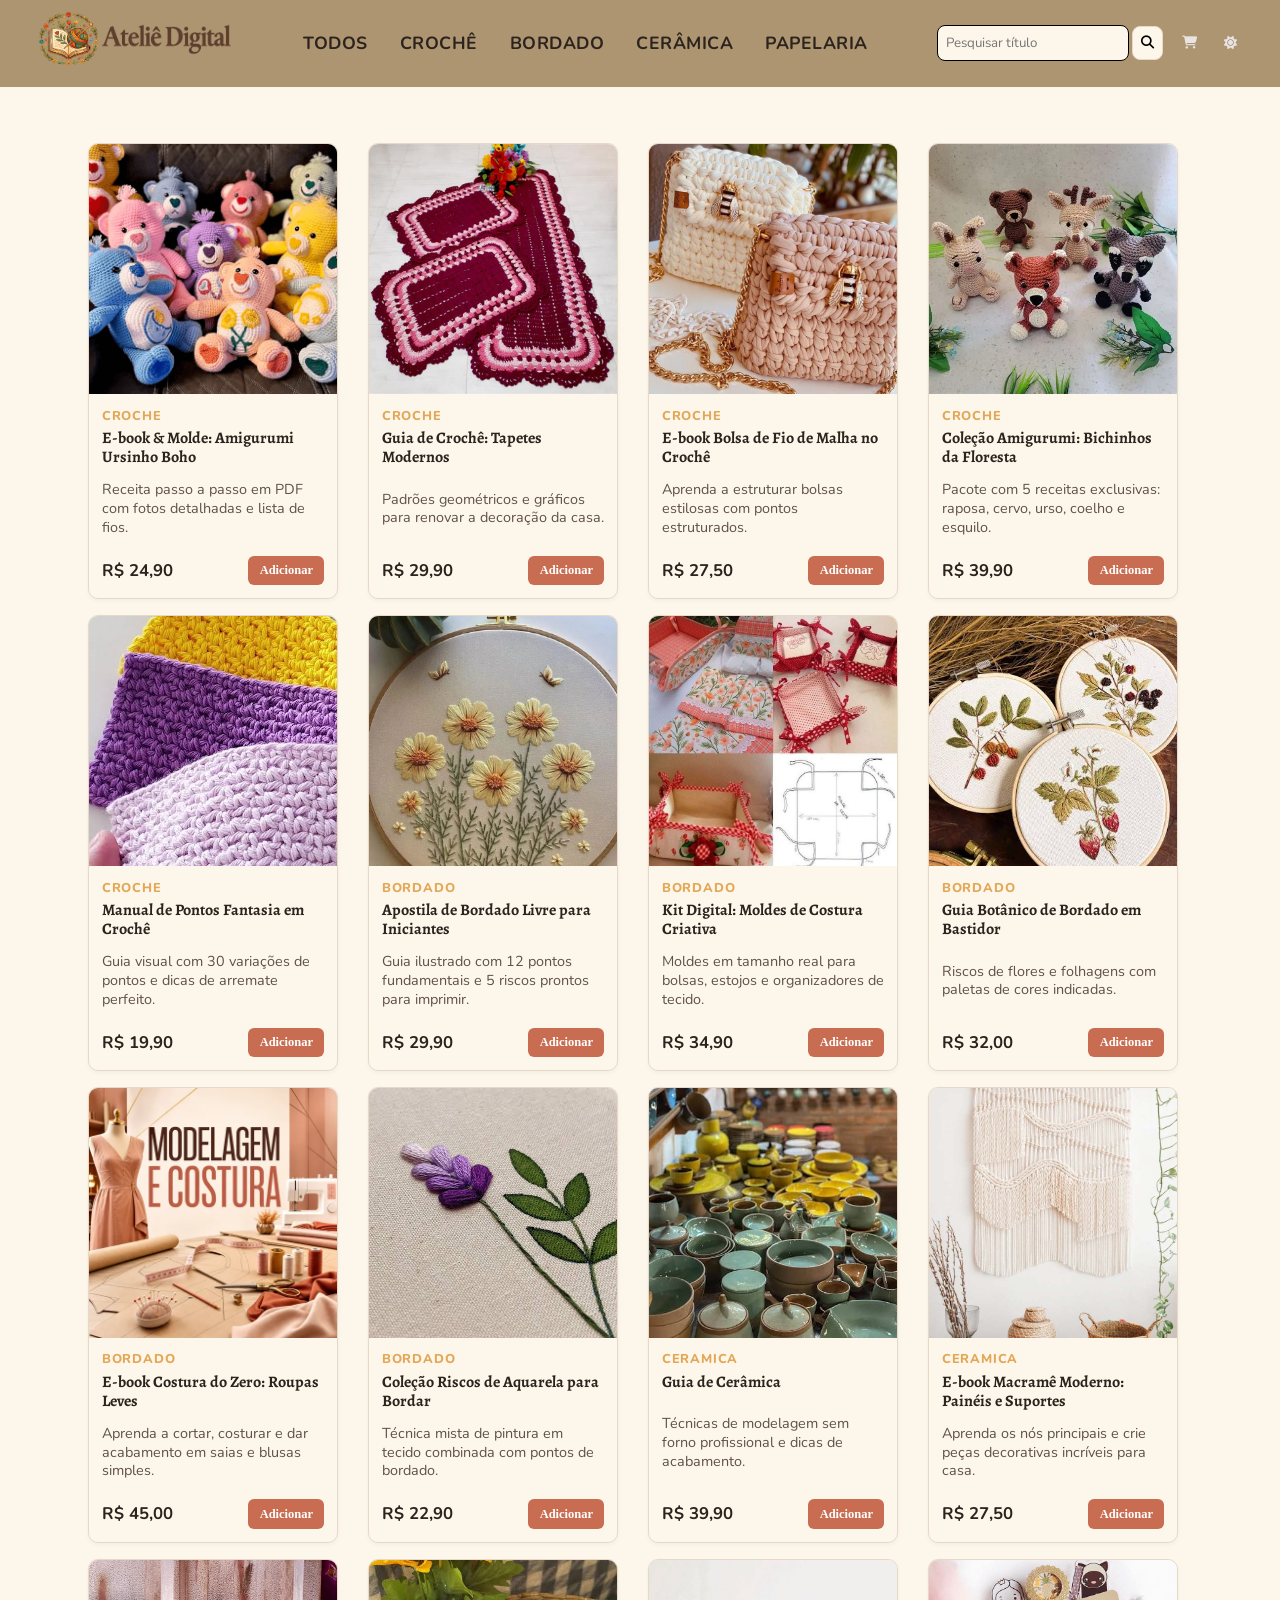
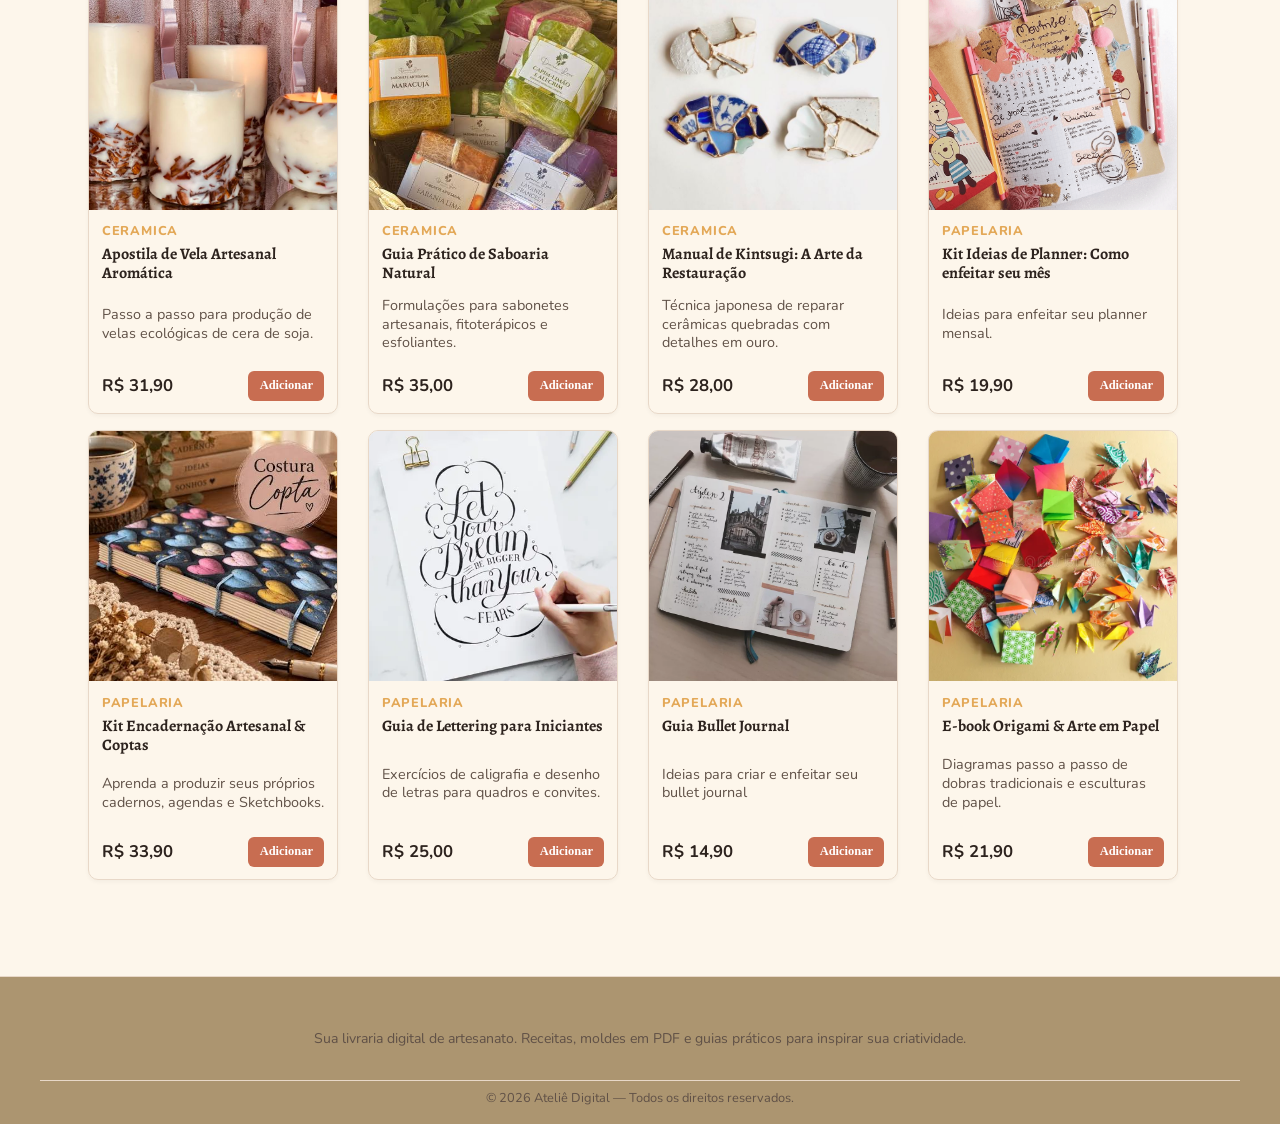
==== index.html @ 9b9d0cd6 "feat: adicionando, imagens, descrições e footer" ====
<!doctype html>
<html lang="pt-br">
  <head>
    <meta charset="UTF-8" />
    <meta name="viewport" content="width=device-width, initial-scale=1.0" />
    <script src="js/products.js" defer></script>
    <script src="js/cart.js" defer></script>
    <script src="js/main.js" defer></script>
    <title>Ateliê Digital</title>
    <link rel="stylesheet" href="css/style.css" />
    <link
      rel="stylesheet"
      href="https://cdnjs.cloudflare.com/ajax/libs/font-awesome/6.5.1/css/all.min.css"
    />
  </head>
  <body>
    <nav class="nav">
      <div class="img-logo">
        <img src="assets/icons/logo.png" alt="logo" width="200px" />
      </div>
      <div class="btn">
        <button data-category="todos">Todos</button>
        <button data-category="croche">Crochê</button>
        <button data-category="bordado">Bordado</button>
        <button data-category="ceramica">Cerâmica</button>
        <button data-category="papelaria">Papelaria</button>
      </div>
      <div class="nav-actions">
        <div class="search-box">
          <input type="text" placeholder="Pesquisar título" />
          <button><i class="fa-solid fa-magnifying-glass"></i></button>
        </div>
        <button class="cart"><i class="fa-solid fa-cart-shopping"></i></button>
        <button class="theme" id="theme-toggle">
          <i class="fa-solid fa-sun"></i>
        </button>
      </div>
    </nav>
    <main><section id="products"></section></main>

    <footer class="footer">
      <div class="footer-container">
        <p class="footer-about">
          Sua livraria digital de artesanato. Receitas, moldes em PDF e guias
          práticos para inspirar sua criatividade.
        </p>
      </div>
      <div class="footer-bottom">
        <p>&copy; 2026 Ateliê Digital — Todos os direitos reservados.</p>
      </div>
    </footer>
  </body>
</html>
---- css/style.css ----
@import url("https://fonts.googleapis.com/css2?family=Alegreya:ital,wght@0,600;0,700;1,400&family=Nunito:wght@500;700&display=swap");

:root {
  --bg-primary: #fdf6eb;
  --bg-surface: #ac9570;
  --text-primary: #2d231e;
  --text-secondary: #605147;
  --brand-primary: #e9e4e3;
  --brand-secondary: #6b8e7b;
  --brand-accent: #e3a857;
  --border-color: #e8d8c8;
}
body.dark-theme {
  --bg-primary: #12100e;
  --bg-surface: #231d19;
  --text-primary: #fdf6eb;
  --text-secondary: #c2b5a8;
  --brand-primary: #e9e4e3;
  --brand-secondary: #7ca48f;
  --brand-accent: #e3a857;
  --border-color: #3d322b;
}
* {
  margin: 0;
  padding: 0;
  box-sizing: border-box;
}

body {
  background-color: var(--bg-primary);
  color: var(--text-secondary);
  font-family: "Alegreya", serif;
  line-height: 1.5;
  font-family: "Nunito", sans-serif;
}

h1,
h2,
h3,
.product-title {
  font-family: "Alegreya", serif;
}

.btn button,
.nav-actions {
  font-family: "Nunito", sans-serif;
  font-weight: 700;
  letter-spacing: 0.5px;
}

button,
input,
select,
textarea {
  font-family: "Times New Roman", Times, serif;
}

.nav {
  background-color: var(--bg-surface);
  color: var(--text-primary);
  display: flex;
  align-items: center;
  justify-content: space-around;
}

.btn button {
  cursor: pointer;
  background: transparent;
  border: none;
  font-size: 1.1rem;
  text-transform: uppercase;
  color: var(--text-primary);
}

.btn button:hover {
  text-decoration: underline;
}

.btn {
  display: flex;
  gap: 2rem;
}

.search-box input {
  padding: 0.5rem;
  max-width: 300px;
  width: 100%;
  border-radius: 0.5rem;
  border: 1px solid var(--border-color);
  background-color: var(--bg-primary);
  border: solid 1px;
  font-family: "Nunito", sans-serif;
}

.search-box {
  display: flex;
  align-items: center;
  gap: 0.2rem;
}

.nav-actions {
  display: flex;
  align-items: center;
  gap: 0.7rem;
}

.search-box button {
  padding: 0.5rem;
  border-radius: 0.5rem;
  border: 1px solid var(--border-color);
  background-color: var(--bg-primary);
  cursor: pointer;
}

.search-box button:hover {
  opacity: 0.9;
}

.cart,
.theme {
  padding: 0.5rem;
  border: none;
  background: transparent;
  cursor: pointer;
  color: var(--brand-primary);
}

main {
  width: 100%;
  max-width: 1200px;
  margin: 1.5rem auto;
  padding: 0 1rem;
}

#products {
  display: grid;
  gap: 1rem;
  grid-template-columns: repeat(auto-fill, minmax(240px, 1fr));
  max-width: 1200px;
  margin: 0 auto;
  padding: 2rem 2rem;
}

.product-card {
  width: 330px;
  max-width: 250px;
  min-width: 220px;
  border: 1px solid var(--border-color);
  border-radius: 10px;
  overflow: hidden;
  display: flex;
  flex-direction: column;
  min-height: 450px;
  transition:
    transform 0.2s ease,
    box-shadow 0.2s ease;
  box-shadow: 0 2px 4px rgba(0, 0, 0, 0.04);
}

.product-card:hover {
  transform: translateY(-3px);
  box-shadow: 0 4px 20px rgba(61, 52, 50, 0.12);
}

.product-image {
  width: 100%;
  height: 250px;
  object-fit: cover;
  background-color: var(--bg-primary);
}

.product-info {
  padding: 0.8rem;
  display: flex;
  flex-direction: column;
  flex-grow: 1;
}

.product-category {
  font-size: 0.8rem;
  text-transform: uppercase;
  letter-spacing: 0.8px;
  color: var(--brand-accent);
  font-weight: 800;
  margin-bottom: 0.2rem;
}

.product-title {
  font-size: 1rem;
  color: var(--text-primary);
  margin-bottom: 0.8rem;
  flex-grow: 1;
  line-height: 1.2;
}

.product-description {
  font-size: 0.9rem;
  color: var(--text-secondary);
  margin-bottom: 1.2rem;
  flex-grow: 1;
  line-height: 1.3;
}

.product-footer {
  display: flex;
  align-items: center;
  justify-content: space-between;
  margin-top: auto;
  gap: 0.4rem;
}

.product-price {
  font-size: 1.05rem;
  font-weight: 700;
  color: var(--text-primary);
}

.btn-add-cart {
  background-color: var(--primary, #c86d51);
  color: #ffffff;
  border: none;
  padding: 0.45rem 0.7rem;
  border-radius: 6px;
  font-weight: 600;
  font-size: 0.78rem;
  cursor: pointer;
  transition: background-color 0.2s ease;
}

.btn-add-cart:hover {
  background-color: var(--brand-accent);
}

.footer {
  background-color: var(--bg-surface);
  color: var(--text-primary);
  border-top: 1px solid var(--border-color);
  padding: 3rem 1rem 1rem;
  margin-top: 4rem;
  transition:
    background-color 0.3s ease,
    color 0.3s ease;
}
.footer-container {
  max-width: 1200px;
  margin: 0 auto;
  display: flex;
  flex-direction: column;
  align-items: center;
  justify-content: center;
  gap: 0.5rem;
}

.footer-bottom {
  max-width: 1200px;
  margin: 2rem auto 0;
  padding-top: 0.5rem;
  border-top: 1px solid var(--border-color);
  text-align: center;
  font-size: 0.8rem;
  color: var(--text-secondary);
}

.footer-about {
  font-size: 0.88rem;
  color: var(--text-secondary);
  margin-top: 0.2rem;
  line-height: 1.4;
  text-align: center;
}
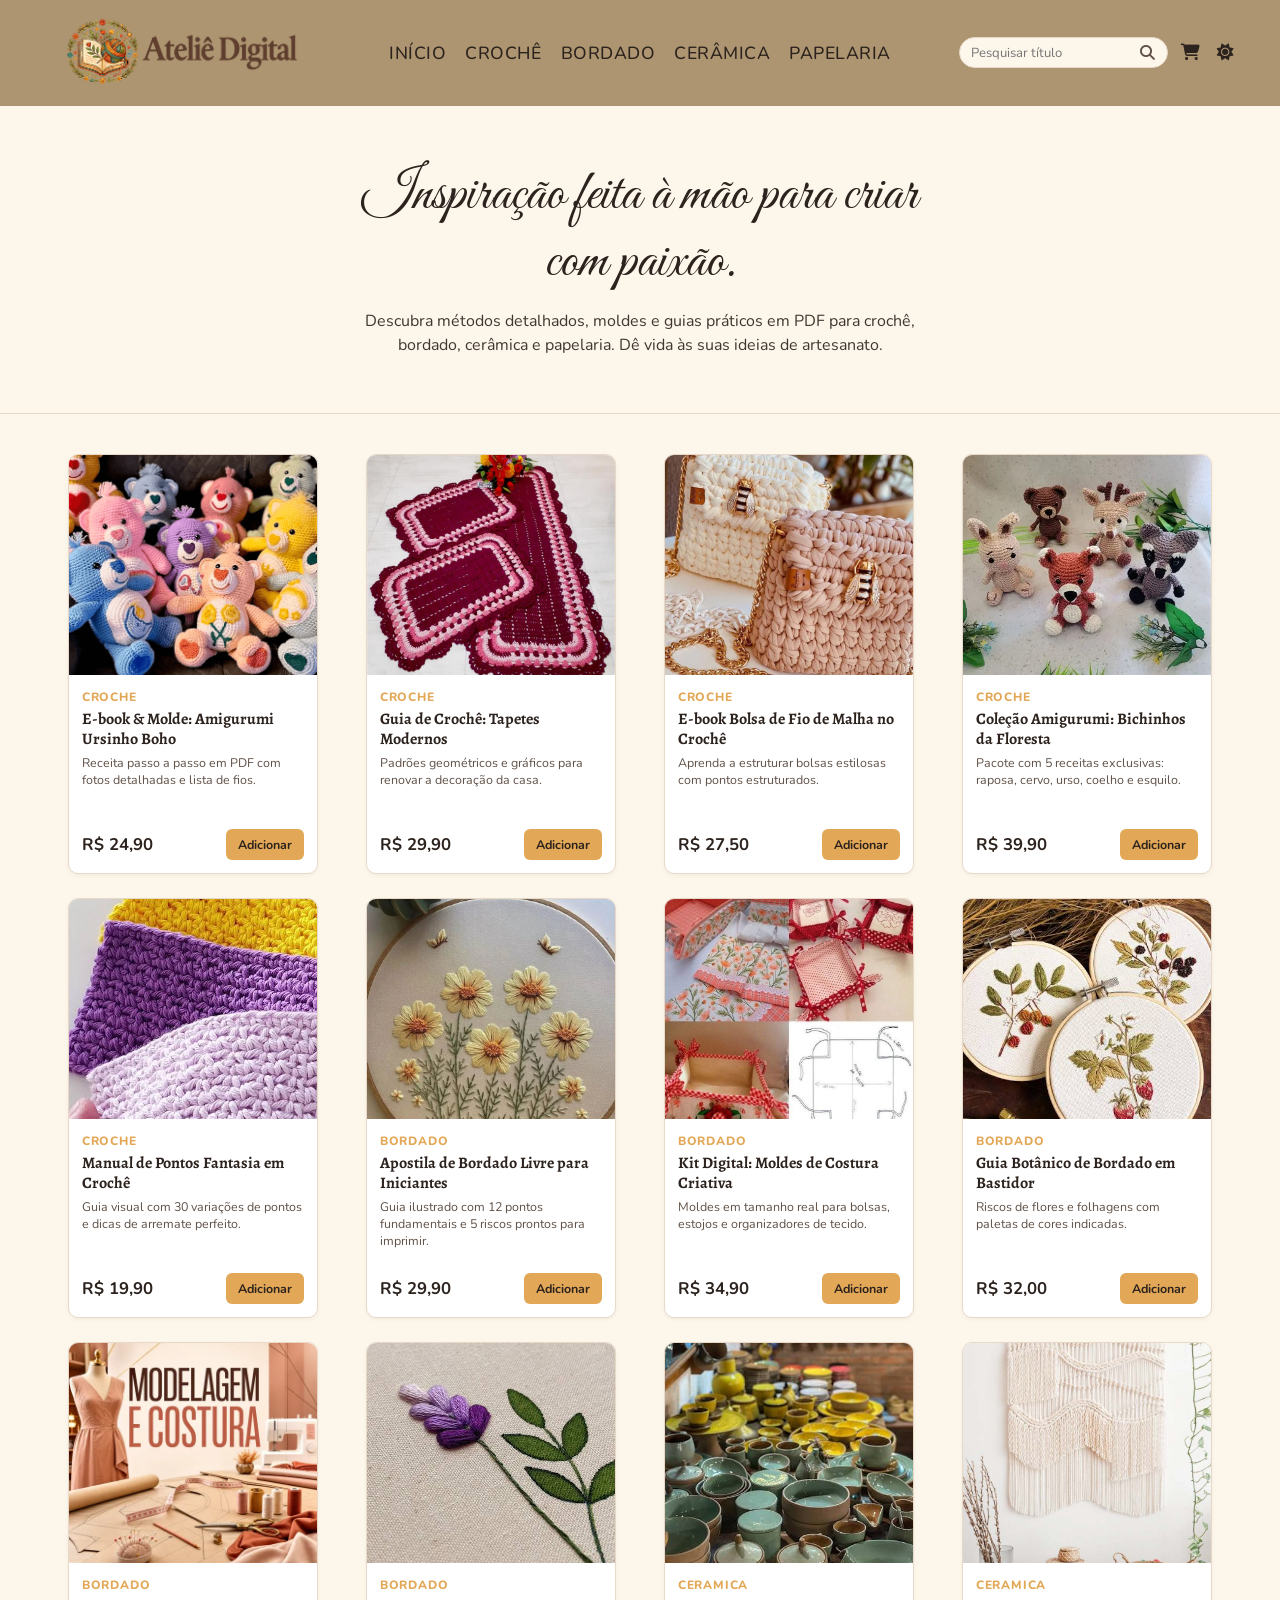
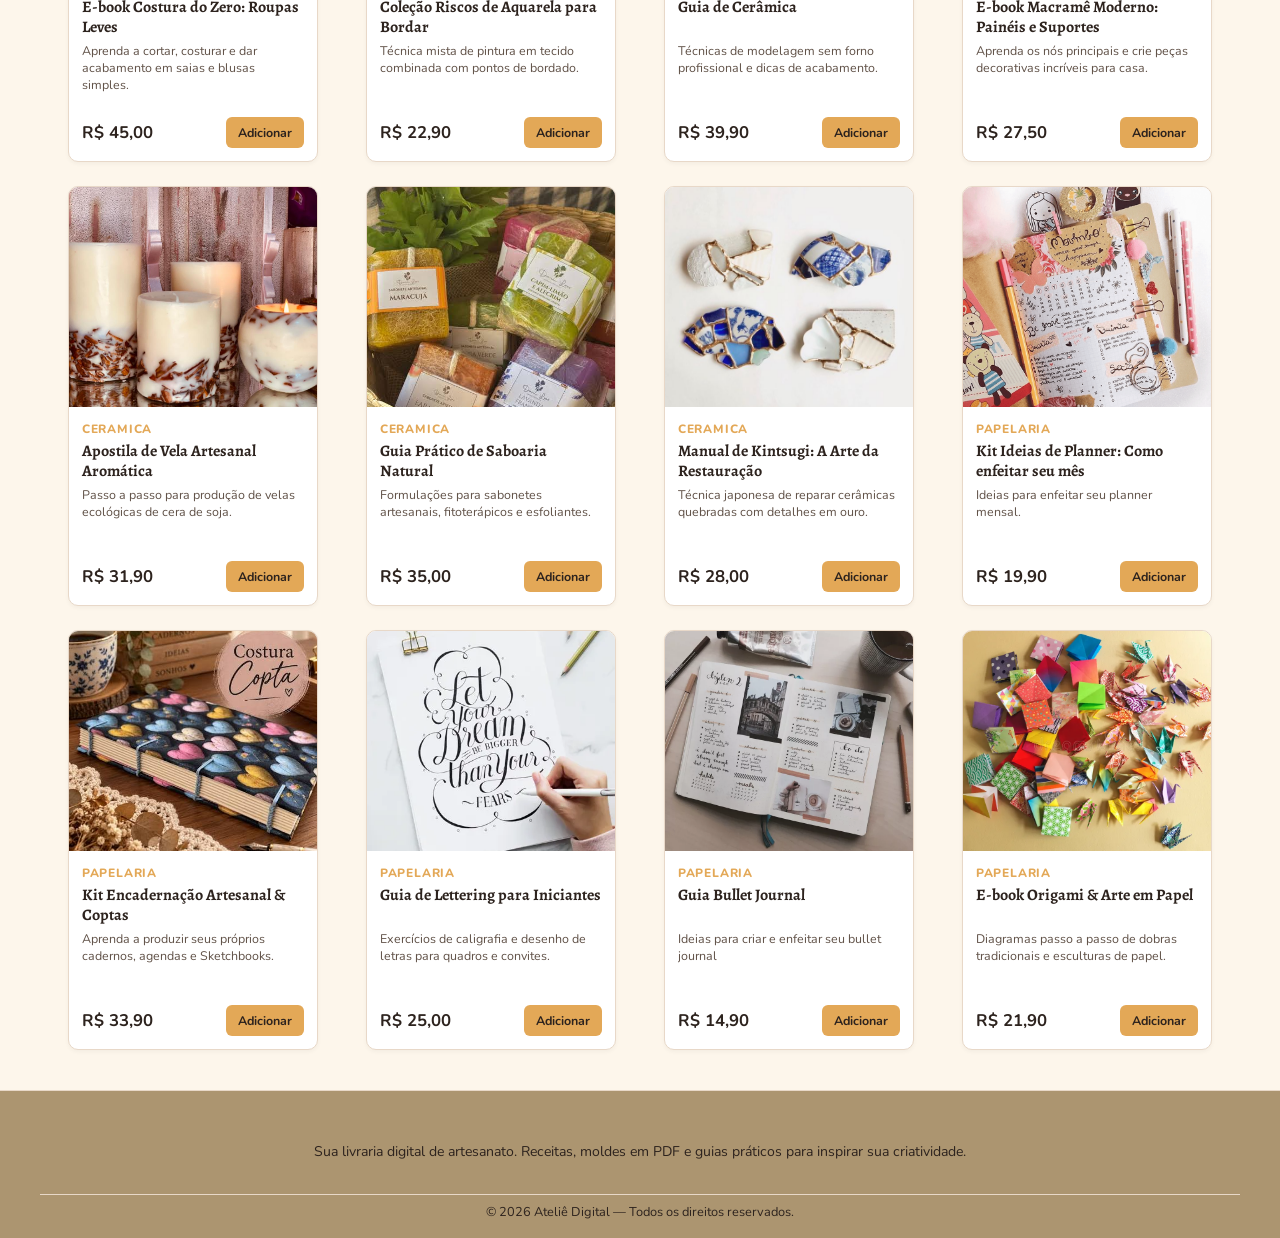
==== commit caa135af: "feat: adicionando hero, ajustando navbar" ====
--- a/index.html
+++ b/index.html
@@ -19,7 +19,7 @@
         <img src="assets/icons/logo.png" alt="logo" width="200px" />
       </div>
       <div class="btn">
-        <button data-category="todos">Todos</button>
+        <button data-category="inicio">Início</button>
         <button data-category="croche">Crochê</button>
         <button data-category="bordado">Bordado</button>
         <button data-category="ceramica">Cerâmica</button>
@@ -27,8 +27,10 @@
       </div>
       <div class="nav-actions">
         <div class="search-box">
-          <input type="text" placeholder="Pesquisar título" />
-          <button><i class="fa-solid fa-magnifying-glass"></i></button>
+          <input type="text" id="search-input" placeholder="Pesquisar título" />
+          <button type="button" id="search-btn" aria-label="Pesquisar">
+            <i class="fa-solid fa-magnifying-glass" id="search-icon"></i>
+          </button>
         </div>
         <button class="cart"><i class="fa-solid fa-cart-shopping"></i></button>
         <button class="theme" id="theme-toggle">
@@ -36,8 +38,21 @@
         </button>
       </div>
     </nav>
+    <section class="hero">
+      <div class="hero-container">
+        <div class="hero-content">
+          <h1 class="hero-title">
+            Inspiração feita à mão para criar com paixão.
+          </h1>
+          <p class="hero-description">
+            Descubra métodos detalhados, moldes e guias práticos em PDF para
+            crochê, bordado, cerâmica e papelaria. Dê vida às suas ideias de
+            artesanato.
+          </p>
+        </div>
+      </div>
+    </section>
     <main><section id="products"></section></main>
-
     <footer class="footer">
       <div class="footer-container">
         <p class="footer-about">
--- a/css/style.css
+++ b/css/style.css
@@ -1,5 +1,5 @@
 @import url("https://fonts.googleapis.com/css2?family=Alegreya:ital,wght@0,600;0,700;1,400&family=Nunito:wght@500;700&display=swap");
-
+@import url("https://fonts.googleapis.com/css2?family=Great+Vibes&family=Nunito:wght@500;700&display=swap");
 :root {
   --bg-primary: #fdf6eb;
   --bg-surface: #ac9570;
@@ -10,6 +10,7 @@
   --brand-accent: #e3a857;
   --border-color: #e8d8c8;
 }
+
 body.dark-theme {
   --bg-primary: #12100e;
   --bg-surface: #231d19;
@@ -20,6 +21,7 @@
   --brand-accent: #e3a857;
   --border-color: #3d322b;
 }
+
 * {
   margin: 0;
   padding: 0;
@@ -29,9 +31,18 @@
 body {
   background-color: var(--bg-primary);
   color: var(--text-secondary);
-  font-family: "Alegreya", serif;
+  font-family: "Nunito", sans-serif;
   line-height: 1.5;
-  font-family: "Nunito", sans-serif;
+  transition:
+    background-color 0.3s ease,
+    color 0.3s ease;
+  display: flex;
+  flex-direction: column;
+  min-height: 100vh;
+}
+
+body.dark-theme .product-card {
+  background-color: var(--bg-surface);
 }
 
 h1,
@@ -41,26 +52,47 @@
   font-family: "Alegreya", serif;
 }
 
-.btn button,
-.nav-actions {
-  font-family: "Nunito", sans-serif;
-  font-weight: 700;
-  letter-spacing: 0.5px;
-}
-
 button,
 input,
 select,
 textarea {
-  font-family: "Times New Roman", Times, serif;
+  font-family: "Nunito", sans-serif;
+}
+
+.btn button,
+.nav-actions {
+  font-weight: 500;
+  letter-spacing: 0.5px;
 }
 
 .nav {
   background-color: var(--bg-surface);
   color: var(--text-primary);
-  display: flex;
-  align-items: center;
-  justify-content: space-around;
+  display: grid;
+  grid-template-columns: 1fr auto 1fr;
+  align-items: center;
+  padding: 0.3rem;
+  gap: 2rem;
+}
+
+.img-logo {
+  display: flex;
+  align-items: center;
+  justify-content: center;
+  justify-self: center;
+}
+
+.img-logo img {
+  width: 240px;
+  height: auto;
+  display: block;
+  object-fit: contain;
+}
+
+.btn {
+  display: flex;
+  gap: 1.2rem;
+  justify-self: start;
 }
 
 .btn button {
@@ -70,59 +102,78 @@
   font-size: 1.1rem;
   text-transform: uppercase;
   color: var(--text-primary);
-}
-
-.btn button:hover {
+  transition: color 0.2s ease;
+}
+
+.btn button:hover,
+.btn button.active {
+  color: var(--brand-accent);
   text-decoration: underline;
 }
 
-.btn {
-  display: flex;
-  gap: 2rem;
+.nav-actions {
+  display: flex;
+  align-items: center;
+  gap: 0.5rem; 
+  justify-self: center;
+}
+
+.search-box {
+  position: relative;
+  display: flex;
+  align-items: center;
+  max-width: 500px;
+  width: 100%;
 }
 
 .search-box input {
-  padding: 0.5rem;
-  max-width: 300px;
-  width: 100%;
-  border-radius: 0.5rem;
+  width: 100%;
+  padding: 0.35rem 2rem 0.35rem 0.7rem;
+  border-radius: 20px;
   border: 1px solid var(--border-color);
   background-color: var(--bg-primary);
-  border: solid 1px;
+  color: var(--text-primary);
+  outline: none;
   font-family: "Nunito", sans-serif;
-}
-
-.search-box {
-  display: flex;
-  align-items: center;
-  gap: 0.2rem;
-}
-
-.nav-actions {
-  display: flex;
-  align-items: center;
-  gap: 0.7rem;
+  font-size: 0.82rem;
+}
+
+.search-box input:focus {
+  border-color: var(--brand-accent);
 }
 
 .search-box button {
-  padding: 0.5rem;
-  border-radius: 0.5rem;
-  border: 1px solid var(--border-color);
-  background-color: var(--bg-primary);
+  position: absolute;
+  right: 8px;
+  background: transparent;
+  border: none;
+  color: var(--text-secondary);
   cursor: pointer;
+  padding: 0.3rem;
+  display: flex;
+  align-items: center;
+  justify-content: center;
+  font-size: 0.95rem;
+  transition:
+    color 0.2s ease,
+    transform 0.1s ease;
 }
 
 .search-box button:hover {
-  opacity: 0.9;
+  color: var(--brand-accent);
 }
 
 .cart,
 .theme {
-  padding: 0.5rem;
+  padding: 0.2rem 0.3rem;
   border: none;
   background: transparent;
   cursor: pointer;
-  color: var(--brand-primary);
+  color: var(--text-primary);
+  font-size: 1.05rem;
+  display: flex;
+  align-items: center;
+  justify-content: center;
 }
 
 main {
@@ -130,27 +181,30 @@
   max-width: 1200px;
   margin: 1.5rem auto;
   padding: 0 1rem;
+  flex: 1;
 }
 
 #products {
   display: grid;
-  gap: 1rem;
-  grid-template-columns: repeat(auto-fill, minmax(240px, 1fr));
+  gap: 1.5rem;
+  grid-template-columns: repeat(auto-fill, minmax(220px, 1fr));
   max-width: 1200px;
   margin: 0 auto;
-  padding: 2rem 2rem;
+  padding: 1rem 0;
+  justify-items: center;
 }
 
 .product-card {
-  width: 330px;
+  width: 100%;
   max-width: 250px;
   min-width: 220px;
+  background-color: #ffffff;
   border: 1px solid var(--border-color);
   border-radius: 10px;
   overflow: hidden;
   display: flex;
   flex-direction: column;
-  min-height: 450px;
+  min-height: 420px;
   transition:
     transform 0.2s ease,
     box-shadow 0.2s ease;
@@ -159,12 +213,12 @@
 
 .product-card:hover {
   transform: translateY(-3px);
-  box-shadow: 0 4px 20px rgba(61, 52, 50, 0.12);
+  box-shadow: 0 4px 20px rgba(0, 0, 0, 0.15);
 }
 
 .product-image {
   width: 100%;
-  height: 250px;
+  height: 220px;
   object-fit: cover;
   background-color: var(--bg-primary);
 }
@@ -177,7 +231,7 @@
 }
 
 .product-category {
-  font-size: 0.8rem;
+  font-size: 0.75rem;
   text-transform: uppercase;
   letter-spacing: 0.8px;
   color: var(--brand-accent);
@@ -188,17 +242,22 @@
 .product-title {
   font-size: 1rem;
   color: var(--text-primary);
+  margin-bottom: 0.4rem;
+  line-height: 1.25;
+  min-height: 2.5em;
+  display: flex;
+  align-items: flex-start;
+}
+
+.product-description {
+  font-size: 0.78rem;
+  color: var(--text-secondary);
   margin-bottom: 0.8rem;
   flex-grow: 1;
-  line-height: 1.2;
-}
-
-.product-description {
-  font-size: 0.9rem;
-  color: var(--text-secondary);
-  margin-bottom: 1.2rem;
-  flex-grow: 1;
-  line-height: 1.3;
+  line-height: 1.35;
+  display: -webkit-box;
+  -webkit-box-orient: vertical;
+  overflow: hidden;
 }
 
 .product-footer {
@@ -216,19 +275,77 @@
 }
 
 .btn-add-cart {
-  background-color: var(--primary, #c86d51);
-  color: #ffffff;
+  background-color: var(--brand-accent);
+  color: #2d231e;
   border: none;
-  padding: 0.45rem 0.7rem;
+  padding: 0.45rem 0.75rem;
   border-radius: 6px;
-  font-weight: 600;
+  font-weight: 700;
   font-size: 0.78rem;
   cursor: pointer;
-  transition: background-color 0.2s ease;
+  transition:
+    background-color 0.2s ease,
+    transform 0.1s ease;
 }
 
 .btn-add-cart:hover {
-  background-color: var(--brand-accent);
+  background-color: var(--brand-secondary);
+  color: #ffffff;
+}
+
+.empty-state {
+  grid-column: 1 / -1;
+  width: 100%;
+  text-align: center;
+  padding: 3rem 1rem;
+  color: var(--text-secondary);
+  font-size: 1.1rem;
+}
+
+.hero {
+  color: var(--text-primary);
+  padding: 3.5rem 1.5rem;
+  border-bottom: 1px solid var(--border-color);
+  transition: background-color 0.3s ease;
+  text-align: center;
+}
+
+.hero-content {
+  max-width: 600px;
+  margin: 0 auto;
+  text-align: center;
+}
+
+.hero-title {
+  font-family: "Great Vibes", cursive;
+  font-size: 3.5rem;
+  font-weight: 400;
+  line-height: 1.2;
+  margin-bottom: 0.8rem;
+  color: var(--text-primary);
+}
+
+.hero-description {
+  font-size: 1rem;
+  color: var(--text-primary);
+  opacity: 0.9;
+  line-height: 1.5;
+}
+
+.body.dark-theme .hero-img {
+  filter: brightness(1.05) contrast(1.05);
+}
+@media (max-width: 868px) {
+  .hero-container {
+    flex-direction: column;
+    text-align: center;
+  }
+  .hero-actions {
+    justify-content: center;
+  }
+  .hero-title {
+    font-size: 2rem;
+  }
 }
 
 .footer {
@@ -236,11 +353,12 @@
   color: var(--text-primary);
   border-top: 1px solid var(--border-color);
   padding: 3rem 1rem 1rem;
-  margin-top: 4rem;
+  margin-top: auto;
   transition:
     background-color 0.3s ease,
     color 0.3s ease;
 }
+
 .footer-container {
   max-width: 1200px;
   margin: 0 auto;
@@ -249,6 +367,14 @@
   align-items: center;
   justify-content: center;
   gap: 0.5rem;
+}
+
+.footer-about {
+  font-size: 0.88rem;
+  color: var(--text-primary);
+  margin-top: 0.2rem;
+  line-height: 1.4;
+  text-align: center;
 }
 
 .footer-bottom {
@@ -258,13 +384,5 @@
   border-top: 1px solid var(--border-color);
   text-align: center;
   font-size: 0.8rem;
-  color: var(--text-secondary);
-}
-
-.footer-about {
-  font-size: 0.88rem;
-  color: var(--text-secondary);
-  margin-top: 0.2rem;
-  line-height: 1.4;
-  text-align: center;
-}
+  color: var(--text-primary);
+}
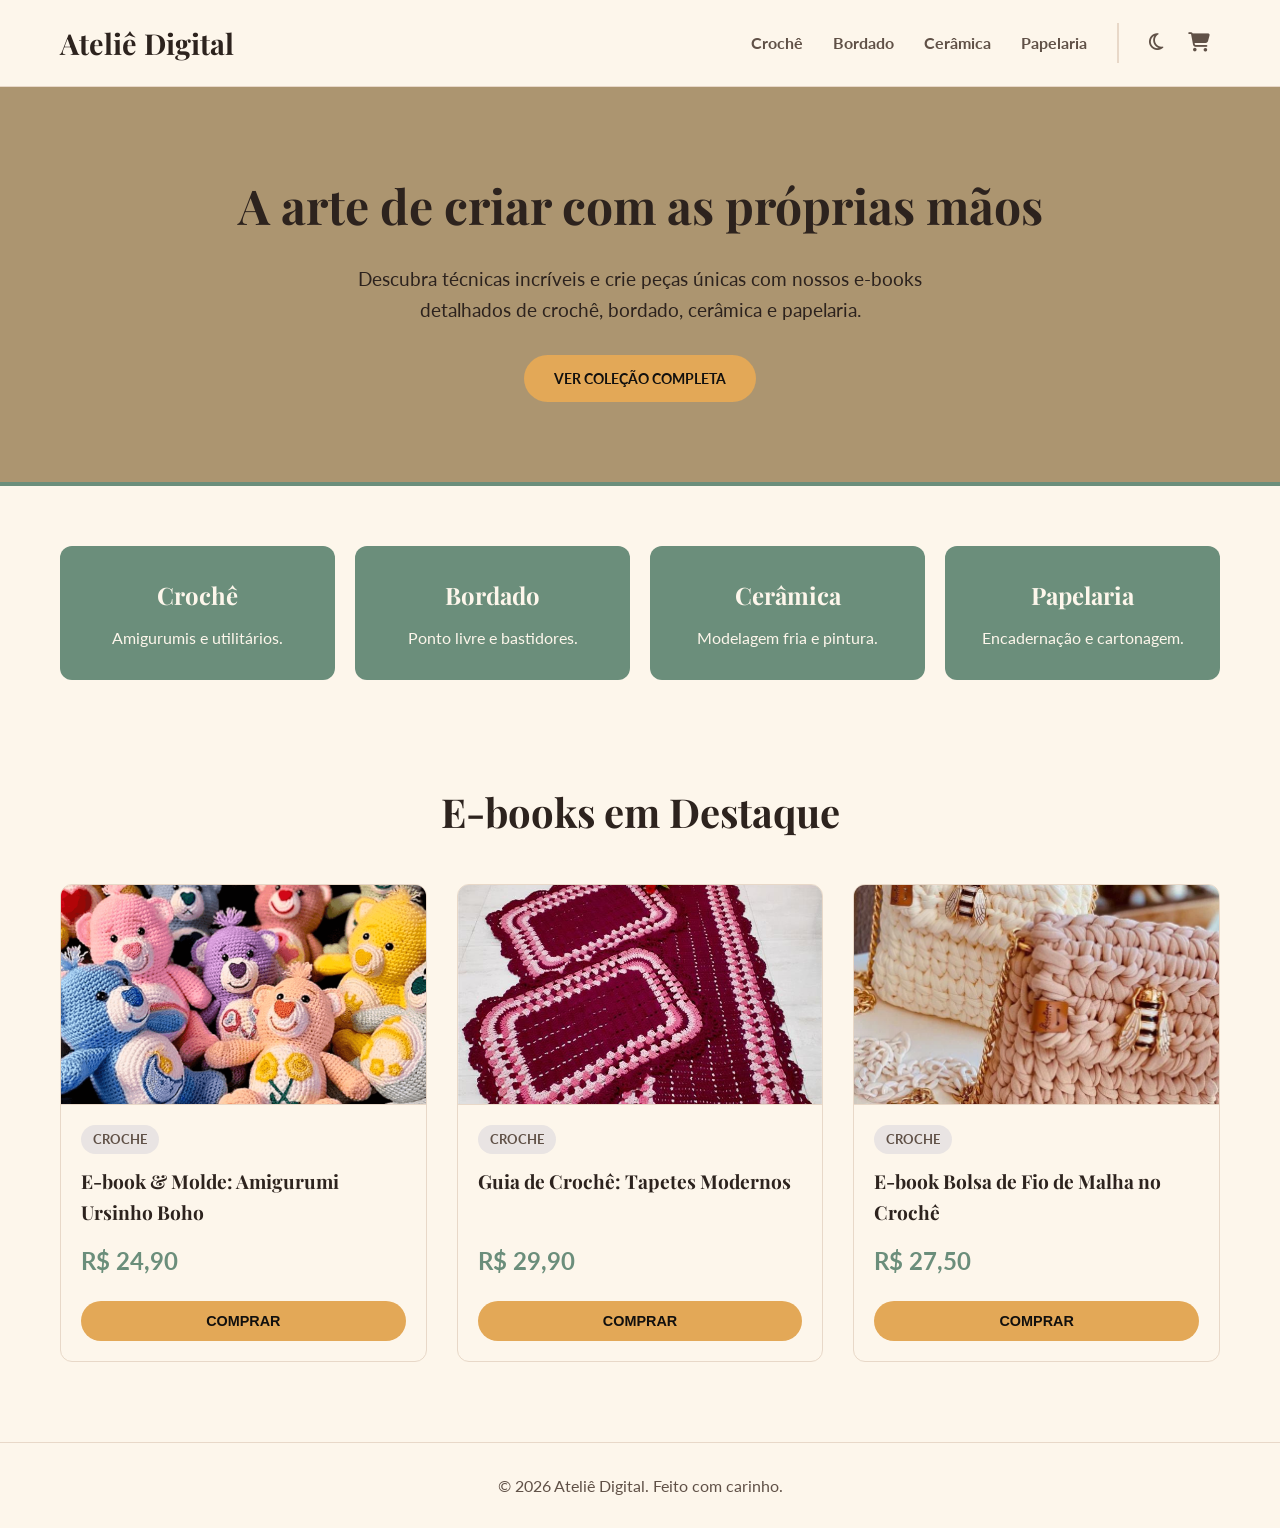
==== commit 43c5673e: "feat: mudança do layout do site" ====
--- a/index.html
+++ b/index.html
@@ -1,68 +1,95 @@
 <!doctype html>
-<html lang="pt-br">
+<html lang="pt-BR">
   <head>
     <meta charset="UTF-8" />
     <meta name="viewport" content="width=device-width, initial-scale=1.0" />
-    <script src="js/products.js" defer></script>
-    <script src="js/cart.js" defer></script>
-    <script src="js/main.js" defer></script>
-    <title>Ateliê Digital</title>
-    <link rel="stylesheet" href="css/style.css" />
+    <title>Ateliê Digital | E-books de Artesanato</title>
+
+    <link rel="preconnect" href="https://fonts.googleapis.com" />
+    <link rel="preconnect" href="https://fonts.gstatic.com" crossorigin />
+    <link
+      href="https://fonts.googleapis.com/css2?family=Playfair+Display:wght@400;700&family=Lato:wght@300;400;700&display=swap"
+      rel="stylesheet"
+    />
     <link
       rel="stylesheet"
-      href="https://cdnjs.cloudflare.com/ajax/libs/font-awesome/6.5.1/css/all.min.css"
+      href="https://cdnjs.cloudflare.com/ajax/libs/font-awesome/6.4.0/css/all.min.css"
     />
+    <link rel="stylesheet" href="css/style.css" />
   </head>
+
   <body>
-    <nav class="nav">
-      <div class="img-logo">
-        <img src="assets/icons/logo.png" alt="logo" width="200px" />
+    <!-- Cabeçalho -->
+    <header class="cabecalho">
+      <div class="container nav-container">
+        <a href="#" class="logo">Ateliê Digital</a>
+
+        <nav class="menu">
+          <ul>
+            <li><a href="#croche">Crochê</a></li>
+            <li><a href="#bordado">Bordado</a></li>
+            <li><a href="#ceramica">Cerâmica</a></li>
+            <li><a href="#papelaria">Papelaria</a></li>
+          </ul>
+
+          <div class="icones-acao">
+            <button id="btn-tema" class="btn-icone" aria-label="Alternar Tema">
+              <i class="fa-regular fa-sun icone-sol"></i>
+              <i class="fa-regular fa-moon icone-lua"></i>
+            </button>
+            <a href="#carrinho" class="btn-icone" aria-label="Ver Carrinho">
+              <i class="fa-solid fa-cart-shopping"></i>
+            </a>
+          </div>
+        </nav>
       </div>
-      <div class="btn">
-        <button data-category="inicio">Início</button>
-        <button data-category="croche">Crochê</button>
-        <button data-category="bordado">Bordado</button>
-        <button data-category="ceramica">Cerâmica</button>
-        <button data-category="papelaria">Papelaria</button>
-      </div>
-      <div class="nav-actions">
-        <div class="search-box">
-          <input type="text" id="search-input" placeholder="Pesquisar título" />
-          <button type="button" id="search-btn" aria-label="Pesquisar">
-            <i class="fa-solid fa-magnifying-glass" id="search-icon"></i>
-          </button>
+    </header>
+
+    <main>
+      <section class="hero">
+        <div class="container hero-conteudo">
+          <h1>A arte de criar com as próprias mãos</h1>
+          <p>
+            Descubra técnicas incríveis e crie peças únicas com nossos e-books
+            detalhados de crochê, bordado, cerâmica e papelaria.
+          </p>
+          <a href="#vitrine" class="btn-primario">Ver Coleção Completa</a>
         </div>
-        <button class="cart"><i class="fa-solid fa-cart-shopping"></i></button>
-        <button class="theme" id="theme-toggle">
-          <i class="fa-solid fa-sun"></i>
-        </button>
-      </div>
-    </nav>
-    <section class="hero">
-      <div class="hero-container">
-        <div class="hero-content">
-          <h1 class="hero-title">
-            Inspiração feita à mão para criar com paixão.
-          </h1>
-          <p class="hero-description">
-            Descubra métodos detalhados, moldes e guias práticos em PDF para
-            crochê, bordado, cerâmica e papelaria. Dê vida às suas ideias de
-            artesanato.
-          </p>
+      </section>
+
+      <section class="categorias container">
+        <div class="card-categoria">
+          <h2>Crochê</h2>
+          <p>Amigurumis e utilitários.</p>
         </div>
-      </div>
-    </section>
-    <main><section id="products"></section></main>
-    <footer class="footer">
-      <div class="footer-container">
-        <p class="footer-about">
-          Sua livraria digital de artesanato. Receitas, moldes em PDF e guias
-          práticos para inspirar sua criatividade.
-        </p>
-      </div>
-      <div class="footer-bottom">
-        <p>&copy; 2026 Ateliê Digital — Todos os direitos reservados.</p>
+        <div class="card-categoria">
+          <h2>Bordado</h2>
+          <p>Ponto livre e bastidores.</p>
+        </div>
+        <div class="card-categoria">
+          <h2>Cerâmica</h2>
+          <p>Modelagem fria e pintura.</p>
+        </div>
+        <div class="card-categoria">
+          <h2>Papelaria</h2>
+          <p>Encadernação e cartonagem.</p>
+        </div>
+      </section>
+
+      <section id="vitrine" class="vitrine container">
+        <h2 class="titulo-secao">E-books em Destaque</h2>
+
+        <div id="grid-produtos" class="grid-produtos"></div>
+      </section>
+    </main>
+
+    <footer class="rodape">
+      <div class="container">
+        <p>&copy; 2026 Ateliê Digital. Feito com carinho.</p>
       </div>
     </footer>
+
+    <script src="js/products.js"></script>
+    <script src="js/main.js"></script>
   </body>
 </html>
--- a/css/style.css
+++ b/css/style.css
@@ -1,5 +1,6 @@
-@import url("https://fonts.googleapis.com/css2?family=Alegreya:ital,wght@0,600;0,700;1,400&family=Nunito:wght@500;700&display=swap");
-@import url("https://fonts.googleapis.com/css2?family=Great+Vibes&family=Nunito:wght@500;700&display=swap");
+/* =========================================
+   VARIÁVEIS DE CORES E TEMA
+========================================= */
 :root {
   --bg-primary: #fdf6eb;
   --bg-surface: #ac9570;
@@ -9,6 +10,9 @@
   --brand-secondary: #6b8e7b;
   --brand-accent: #e3a857;
   --border-color: #e8d8c8;
+
+  --fonte-titulo: "Playfair Display", serif;
+  --fonte-texto: "Lato", sans-serif;
 }
 
 body.dark-theme {
@@ -22,6 +26,9 @@
   --border-color: #3d322b;
 }
 
+/* =========================================
+   RESET E BASE
+========================================= */
 * {
   margin: 0;
   padding: 0;
@@ -30,359 +37,354 @@
 
 body {
   background-color: var(--bg-primary);
-  color: var(--text-secondary);
-  font-family: "Nunito", sans-serif;
-  line-height: 1.5;
+  color: var(--text-primary);
+  font-family: var(--fonte-texto);
+  line-height: 1.6;
   transition:
     background-color 0.3s ease,
     color 0.3s ease;
-  display: flex;
-  flex-direction: column;
-  min-height: 100vh;
-}
-
-body.dark-theme .product-card {
-  background-color: var(--bg-surface);
+}
+
+.container {
+  max-width: 1200px;
+  margin: 0 auto;
+  padding: 0 20px;
 }
 
 h1,
 h2,
 h3,
-.product-title {
-  font-family: "Alegreya", serif;
-}
-
-button,
-input,
-select,
-textarea {
-  font-family: "Nunito", sans-serif;
-}
-
-.btn button,
-.nav-actions {
-  font-weight: 500;
-  letter-spacing: 0.5px;
-}
-
-.nav {
+.logo {
+  font-family: var(--fonte-titulo);
+  color: var(--text-primary);
+}
+
+a {
+  text-decoration: none;
+  color: inherit;
+}
+
+ul {
+  list-style: none;
+}
+
+/* =========================================
+   CABEÇALHO E MENU
+========================================= */
+.cabecalho {
+  background-color: var(--bg-primary);
+  padding: 20px 0;
+  border-bottom: 1px solid var(--border-color);
+  position: sticky;
+  top: 0;
+  z-index: 100;
+  transition:
+    background-color 0.3s,
+    border-color 0.3s;
+}
+
+.nav-container {
+  display: flex;
+  justify-content: space-between;
+  align-items: center;
+}
+
+.logo {
+  font-size: 1.8rem;
+  font-weight: 700;
+}
+
+/* Aqui está o segredo para manter texto e ícones na mesma linha */
+.menu {
+  display: flex;
+  align-items: center;
+  gap: 30px;
+}
+
+.menu ul {
+  display: flex;
+  align-items: center;
+  gap: 30px;
+}
+
+.menu a {
+  font-weight: 700;
+  color: var(--text-secondary);
+  transition: color 0.3s;
+}
+
+.menu a:hover {
+  color: var(--brand-secondary);
+}
+
+/* =========================================
+   HERO (BANNER PRINCIPAL)
+========================================= */
+.hero {
   background-color: var(--bg-surface);
+  padding: 80px 20px;
+  text-align: center;
+  border-bottom: 4px solid var(--brand-secondary);
+  transition:
+    background-color 0.3s,
+    border-color 0.3s;
+}
+
+.hero-conteudo h1 {
+  font-size: 3rem;
+  margin-bottom: 20px;
+}
+
+.hero-conteudo p {
+  font-size: 1.2rem;
+  max-width: 600px;
+  margin: 0 auto 30px;
   color: var(--text-primary);
+}
+
+/* =========================================
+   BOTÕES
+========================================= */
+.btn-primario,
+.btn-comprar {
+  display: inline-block;
+  background-color: var(--brand-accent);
+  color: #12100e;
+  padding: 12px 30px;
+  border-radius: 30px;
+  font-weight: 700;
+  text-transform: uppercase;
+  font-size: 0.9rem;
+  border: none;
+  cursor: pointer;
+  transition:
+    filter 0.3s,
+    transform 0.2s;
+  text-align: center;
+}
+
+.btn-primario:hover,
+.btn-comprar:hover {
+  filter: brightness(0.9);
+  transform: translateY(-2px);
+}
+
+/* =========================================
+   CATEGORIAS
+========================================= */
+.categorias {
   display: grid;
-  grid-template-columns: 1fr auto 1fr;
-  align-items: center;
-  padding: 0.3rem;
-  gap: 2rem;
-}
-
-.img-logo {
-  display: flex;
-  align-items: center;
-  justify-content: center;
-  justify-self: center;
-}
-
-.img-logo img {
-  width: 240px;
-  height: auto;
-  display: block;
-  object-fit: contain;
-}
-
-.btn {
-  display: flex;
-  gap: 1.2rem;
-  justify-self: start;
-}
-
-.btn button {
-  cursor: pointer;
-  background: transparent;
-  border: none;
-  font-size: 1.1rem;
-  text-transform: uppercase;
-  color: var(--text-primary);
-  transition: color 0.2s ease;
-}
-
-.btn button:hover,
-.btn button.active {
-  color: var(--brand-accent);
-  text-decoration: underline;
-}
-
-.nav-actions {
-  display: flex;
-  align-items: center;
-  gap: 0.5rem; 
-  justify-self: center;
-}
-
-.search-box {
-  position: relative;
-  display: flex;
-  align-items: center;
-  max-width: 500px;
-  width: 100%;
-}
-
-.search-box input {
-  width: 100%;
-  padding: 0.35rem 2rem 0.35rem 0.7rem;
-  border-radius: 20px;
+  grid-template-columns: repeat(auto-fit, minmax(200px, 1fr));
+  gap: 20px;
+  padding: 60px 20px;
+}
+
+.card-categoria {
+  background-color: var(--brand-secondary);
+  color: var(--bg-primary);
+  padding: 30px 20px;
+  text-align: center;
+  border-radius: 12px;
+  transition:
+    transform 0.3s,
+    background-color 0.3s;
+}
+
+.card-categoria:hover {
+  transform: translateY(-5px);
+}
+
+.card-categoria h2 {
+  color: var(--bg-primary);
+  margin-bottom: 10px;
+  font-size: 1.5rem;
+}
+
+/* =========================================
+   VITRINE (PRODUTOS)
+========================================= */
+.vitrine {
+  padding: 40px 20px 80px;
+}
+
+.titulo-secao {
+  text-align: center;
+  font-size: 2.5rem;
+  margin-bottom: 40px;
+}
+
+.grid-produtos {
+  display: grid;
+  grid-template-columns: repeat(auto-fit, minmax(250px, 1fr));
+  gap: 30px;
+}
+
+.card-produto {
+  background-color: var(--bg-primary);
   border: 1px solid var(--border-color);
-  background-color: var(--bg-primary);
-  color: var(--text-primary);
-  outline: none;
-  font-family: "Nunito", sans-serif;
-  font-size: 0.82rem;
-}
-
-.search-box input:focus {
-  border-color: var(--brand-accent);
-}
-
-.search-box button {
-  position: absolute;
-  right: 8px;
-  background: transparent;
-  border: none;
-  color: var(--text-secondary);
-  cursor: pointer;
-  padding: 0.3rem;
-  display: flex;
-  align-items: center;
-  justify-content: center;
-  font-size: 0.95rem;
-  transition:
-    color 0.2s ease,
-    transform 0.1s ease;
-}
-
-.search-box button:hover {
-  color: var(--brand-accent);
-}
-
-.cart,
-.theme {
-  padding: 0.2rem 0.3rem;
-  border: none;
-  background: transparent;
-  cursor: pointer;
-  color: var(--text-primary);
-  font-size: 1.05rem;
-  display: flex;
-  align-items: center;
-  justify-content: center;
-}
-
-main {
-  width: 100%;
-  max-width: 1200px;
-  margin: 1.5rem auto;
-  padding: 0 1rem;
-  flex: 1;
-}
-
-#products {
-  display: grid;
-  gap: 1.5rem;
-  grid-template-columns: repeat(auto-fill, minmax(220px, 1fr));
-  max-width: 1200px;
-  margin: 0 auto;
-  padding: 1rem 0;
-  justify-items: center;
-}
-
-.product-card {
-  width: 100%;
-  max-width: 250px;
-  min-width: 220px;
-  background-color: #ffffff;
-  border: 1px solid var(--border-color);
-  border-radius: 10px;
+  border-radius: 12px;
   overflow: hidden;
+  transition:
+    transform 0.3s,
+    border-color 0.3s,
+    box-shadow 0.3s;
   display: flex;
   flex-direction: column;
-  min-height: 420px;
-  transition:
-    transform 0.2s ease,
-    box-shadow 0.2s ease;
-  box-shadow: 0 2px 4px rgba(0, 0, 0, 0.04);
-}
-
-.product-card:hover {
-  transform: translateY(-3px);
-  box-shadow: 0 4px 20px rgba(0, 0, 0, 0.15);
-}
-
-.product-image {
+}
+
+.card-produto:hover {
+  transform: translateY(-5px);
+  border-color: var(--brand-secondary);
+  box-shadow: 0 8px 20px rgba(0, 0, 0, 0.05);
+}
+
+.card-produto img {
   width: 100%;
   height: 220px;
   object-fit: cover;
+  border-bottom: 1px solid var(--border-color);
+}
+
+.info-produto {
+  padding: 20px;
+  display: flex;
+  flex-direction: column;
+  align-items: flex-start;
+  flex-grow: 1;
+}
+
+.tag {
+  background-color: var(--brand-primary);
+  color: #605147;
+  padding: 4px 12px;
+  border-radius: 20px;
+  font-size: 0.8rem;
+  font-weight: 700;
+  margin-bottom: 12px;
+}
+
+.info-produto h3 {
+  font-size: 1.2rem;
+  margin-bottom: 15px;
+  flex-grow: 1;
+}
+
+.preco {
+  font-size: 1.5rem;
+  font-weight: 700;
+  color: var(--brand-secondary);
+  margin-bottom: 20px;
+}
+
+.btn-comprar {
+  width: 100%;
+}
+
+/* =========================================
+   ÍCONES DE AÇÃO (TEMA E CARRINHO)
+========================================= */
+.icones-acao {
+  display: flex;
+  align-items: center;
+  gap: 5px;
+  border-left: 2px solid var(--border-color); /* Linha divisória */
+  padding-left: 20px; /* Espaço após a linha */
+}
+
+.btn-icone {
+  background: none;
+  border: none;
+  cursor: pointer;
+  color: var(--text-secondary);
+  font-size: 1.2rem;
+  display: flex;
+  align-items: center;
+  justify-content: center;
+  padding: 10px;
+  border-radius: 50%;
+  transition:
+    background-color 0.3s,
+    color 0.3s;
+}
+
+.btn-icone:hover {
+  background-color: var(--border-color);
+  color: var(--brand-secondary);
+}
+
+.icone-sol {
+  display: none;
+}
+.icone-lua {
+  display: block;
+}
+
+body.dark-theme .icone-sol {
+  display: block;
+}
+body.dark-theme .icone-lua {
+  display: none;
+}
+
+/* =========================================
+   RODAPÉ
+========================================= */
+.rodape {
   background-color: var(--bg-primary);
-}
-
-.product-info {
-  padding: 0.8rem;
-  display: flex;
-  flex-direction: column;
-  flex-grow: 1;
-}
-
-.product-category {
-  font-size: 0.75rem;
-  text-transform: uppercase;
-  letter-spacing: 0.8px;
-  color: var(--brand-accent);
-  font-weight: 800;
-  margin-bottom: 0.2rem;
-}
-
-.product-title {
-  font-size: 1rem;
-  color: var(--text-primary);
-  margin-bottom: 0.4rem;
-  line-height: 1.25;
-  min-height: 2.5em;
-  display: flex;
-  align-items: flex-start;
-}
-
-.product-description {
-  font-size: 0.78rem;
+  padding: 30px 20px;
+  text-align: center;
   color: var(--text-secondary);
-  margin-bottom: 0.8rem;
-  flex-grow: 1;
-  line-height: 1.35;
-  display: -webkit-box;
-  -webkit-box-orient: vertical;
-  overflow: hidden;
-}
-
-.product-footer {
-  display: flex;
-  align-items: center;
-  justify-content: space-between;
-  margin-top: auto;
-  gap: 0.4rem;
-}
-
-.product-price {
-  font-size: 1.05rem;
-  font-weight: 700;
-  color: var(--text-primary);
-}
-
-.btn-add-cart {
-  background-color: var(--brand-accent);
-  color: #2d231e;
-  border: none;
-  padding: 0.45rem 0.75rem;
-  border-radius: 6px;
-  font-weight: 700;
-  font-size: 0.78rem;
-  cursor: pointer;
-  transition:
-    background-color 0.2s ease,
-    transform 0.1s ease;
-}
-
-.btn-add-cart:hover {
-  background-color: var(--brand-secondary);
-  color: #ffffff;
-}
-
-.empty-state {
-  grid-column: 1 / -1;
-  width: 100%;
-  text-align: center;
-  padding: 3rem 1rem;
-  color: var(--text-secondary);
-  font-size: 1.1rem;
-}
-
-.hero {
-  color: var(--text-primary);
-  padding: 3.5rem 1.5rem;
-  border-bottom: 1px solid var(--border-color);
-  transition: background-color 0.3s ease;
-  text-align: center;
-}
-
-.hero-content {
-  max-width: 600px;
-  margin: 0 auto;
-  text-align: center;
-}
-
-.hero-title {
-  font-family: "Great Vibes", cursive;
-  font-size: 3.5rem;
-  font-weight: 400;
-  line-height: 1.2;
-  margin-bottom: 0.8rem;
-  color: var(--text-primary);
-}
-
-.hero-description {
-  font-size: 1rem;
-  color: var(--text-primary);
-  opacity: 0.9;
-  line-height: 1.5;
-}
-
-.body.dark-theme .hero-img {
-  filter: brightness(1.05) contrast(1.05);
-}
-@media (max-width: 868px) {
-  .hero-container {
+  border-top: 1px solid var(--border-color);
+  transition:
+    background-color 0.3s,
+    border-color 0.3s,
+    color 0.3s;
+}
+
+/* =========================================
+   RESPONSIVIDADE (CELULAR)
+========================================= */
+@media (max-width: 768px) {
+  .nav-container {
     flex-direction: column;
-    text-align: center;
-  }
-  .hero-actions {
+    gap: 15px;
+  }
+  .menu {
+    flex-direction: column;
+    gap: 15px;
+  }
+  .menu ul {
+    gap: 15px;
+    flex-wrap: wrap;
     justify-content: center;
   }
-  .hero-title {
-    font-size: 2rem;
-  }
-}
-
-.footer {
-  background-color: var(--bg-surface);
-  color: var(--text-primary);
-  border-top: 1px solid var(--border-color);
-  padding: 3rem 1rem 1rem;
-  margin-top: auto;
-  transition:
-    background-color 0.3s ease,
-    color 0.3s ease;
-}
-
-.footer-container {
-  max-width: 1200px;
-  margin: 0 auto;
-  display: flex;
-  flex-direction: column;
-  align-items: center;
+  .icones-acao {
+    border-left: none; /* Remove a linha vertical no celular */
+    padding-left: 0;
+    border-top: 1px solid var(--border-color); /* Cria uma linha em cima */
+    padding-top: 15px;
+    width: 100%;
+    justify-content: center;
+  }
+  .hero-conteudo h1 {
+    font-size: 2.2rem;
+  }
+}
+
+/* Estilo para a aba ativa no menu */
+.filtro-btn.ativo {
+  color: var(--brand-accent) !important;
+  border-bottom: 2px solid var(--brand-accent);
+  padding-bottom: 2px;
+}
+
+/* =========================================
+   ESTILOS DAS ABAS DA VITRINE
+========================================= */
+.container-abas {
+  display: flex;
   justify-content: center;
-  gap: 0.5rem;
-}
-
-.footer-about {
-  font-size: 0.88rem;
-  color: var(--text-primary);
-  margin-top: 0.2rem;
-  line-height: 1.4;
-  text-align: center;
-}
-
-.footer-bottom {
-  max-width: 1200px;
-  margin: 2rem auto 0;
-  padding-top: 0.5rem;
-  border-top: 1px solid var(--border-color);
-  text-align: center;
-  font-size: 0.8rem;
-  color: var(--text-primary);
-}
+  gap: 15px;
+  margin-bottom: 35px;
+  flex-wrap: wrap;
+}
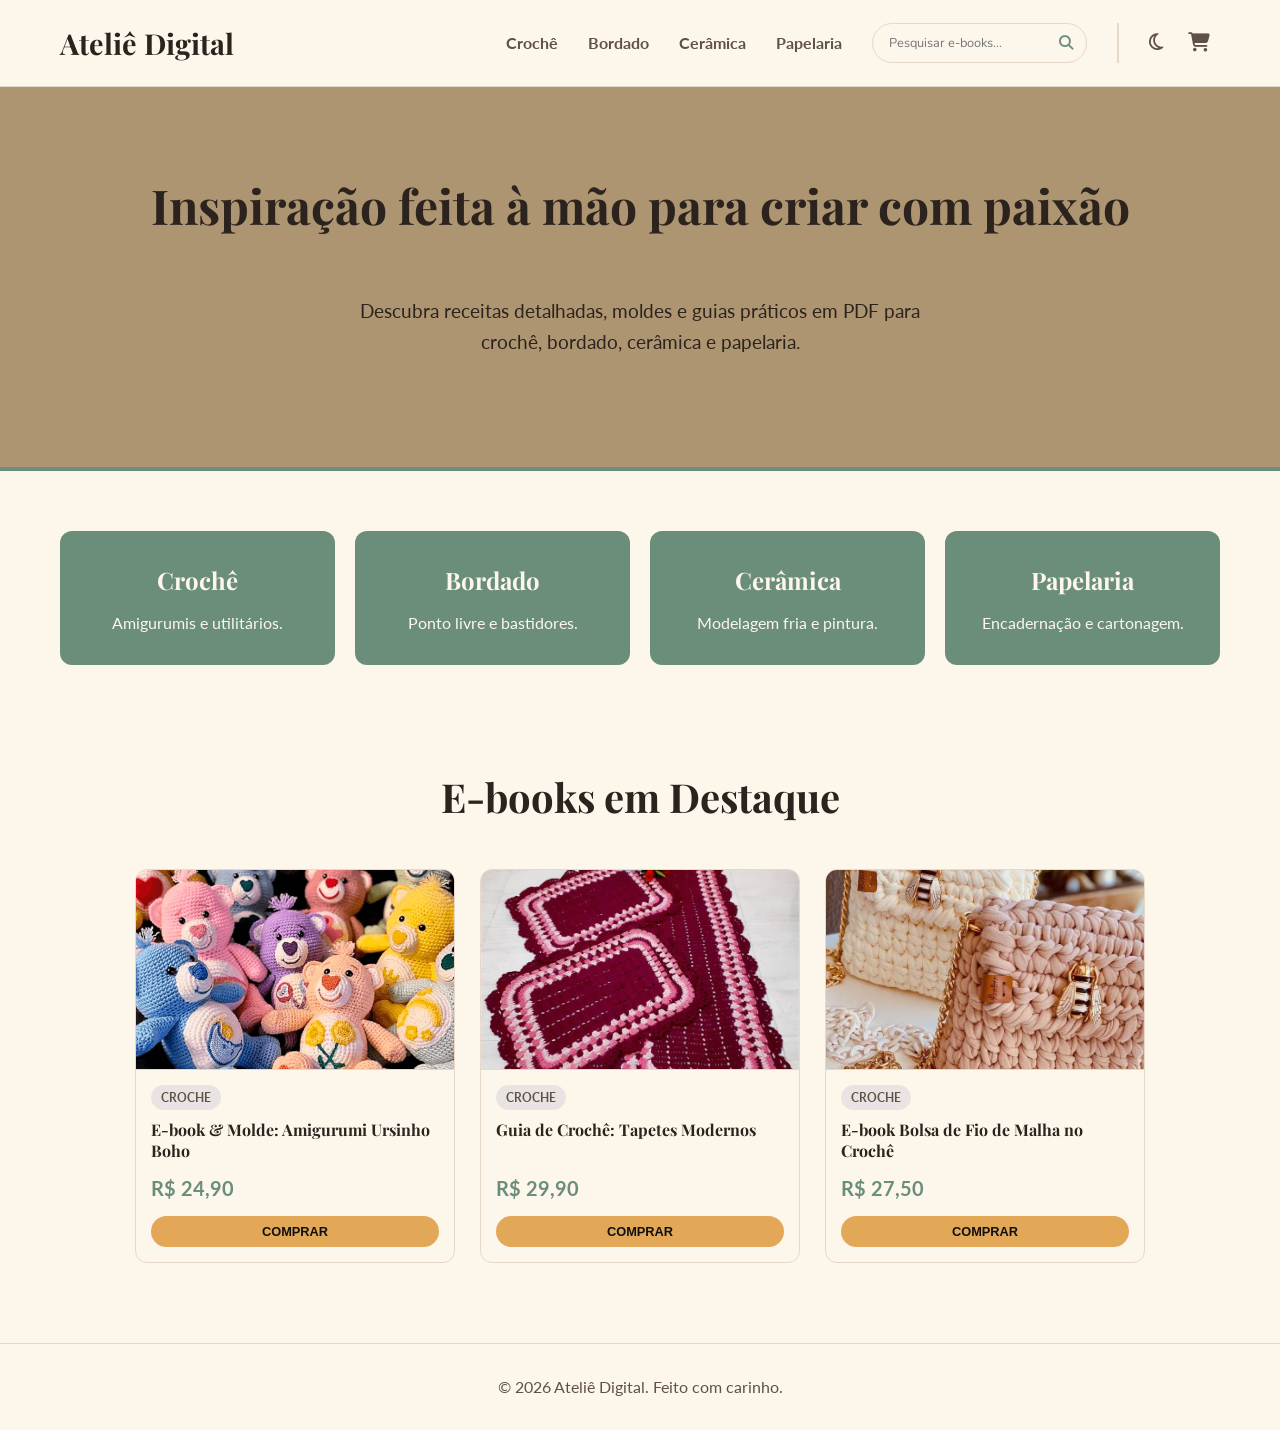
==== commit 6c6683d4: "feat:adicionar o carrinho" ====
--- a/index.html
+++ b/index.html
@@ -8,7 +8,7 @@
     <link rel="preconnect" href="https://fonts.googleapis.com" />
     <link rel="preconnect" href="https://fonts.gstatic.com" crossorigin />
     <link
-      href="https://fonts.googleapis.com/css2?family=Playfair+Display:wght@400;700&family=Lato:wght@300;400;700&display=swap"
+      href="https://fonts.googleapis.com/css2?family=Playfair+Display:wght@400;700&family=Lato:wght@300;400;700&family=Nunito:wght@500;700&display=swap"
       rel="stylesheet"
     />
     <link
@@ -19,7 +19,6 @@
   </head>
 
   <body>
-    <!-- Cabeçalho -->
     <header class="cabecalho">
       <div class="container nav-container">
         <a href="#" class="logo">Ateliê Digital</a>
@@ -31,6 +30,17 @@
             <li><a href="#ceramica">Cerâmica</a></li>
             <li><a href="#papelaria">Papelaria</a></li>
           </ul>
+
+          <div class="search-box">
+            <input
+              type="text"
+              id="search-input"
+              placeholder="Pesquisar e-books..."
+            />
+            <button type="button" id="search-btn" aria-label="Pesquisar">
+              <i class="fa-solid fa-magnifying-glass" id="search-icon"></i>
+            </button>
+          </div>
 
           <div class="icones-acao">
             <button id="btn-tema" class="btn-icone" aria-label="Alternar Tema">
@@ -47,13 +57,12 @@
 
     <main>
       <section class="hero">
-        <div class="container hero-conteudo">
-          <h1>A arte de criar com as próprias mãos</h1>
+        <div class="hero-conteudo">
+          <h1>Inspiração feita à mão para criar com paixão</h1>
           <p>
-            Descubra técnicas incríveis e crie peças únicas com nossos e-books
-            detalhados de crochê, bordado, cerâmica e papelaria.
+            Descubra receitas detalhadas, moldes e guias práticos em PDF para
+            crochê, bordado, cerâmica e papelaria.
           </p>
-          <a href="#vitrine" class="btn-primario">Ver Coleção Completa</a>
         </div>
       </section>
 
@@ -78,7 +87,6 @@
 
       <section id="vitrine" class="vitrine container">
         <h2 class="titulo-secao">E-books em Destaque</h2>
-
         <div id="grid-produtos" class="grid-produtos"></div>
       </section>
     </main>
--- a/css/style.css
+++ b/css/style.css
@@ -89,12 +89,62 @@
   align-items: center;
 }
 
+.search-box {
+  position: relative;
+  display: flex;
+  align-items: center;
+  max-width: 260px;
+  width: 100%;
+}
+
+.search-box input {
+  width: 100%;
+  padding: 0.65rem 2.4rem 0.65rem 1rem;
+  border-radius: 20px;
+  border: 1px solid var(--border-color);
+  background-color: var(--bg-primary);
+  color: var(--text-primary);
+  font-family: "Nunito", sans-serif;
+  font-size: 0.8rem;
+  outline: none;
+  transition:
+    border-color 0.2s ease,
+    box-shadow 0.2s ease;
+}
+
+.search-box input:focus {
+  border-color: var(--brand-accent);
+  box-shadow: 0 0 0 2px rgba(227, 168, 87, 0.2);
+}
+
+.search-box button {
+  position: absolute;
+  right: 8px;
+  background: transparent;
+  border: none;
+  color: var(--brand-secondary);
+  cursor: pointer;
+  padding: 0.4rem;
+  display: flex;
+  align-items: center;
+  justify-content: center;
+  font-size: 0.9rem;
+  transition: color 0.2s ease;
+}
+
+.search-box button i {
+  pointer-events: none;
+}
+
+.search-box button:hover {
+  color: var(--brand-accent);
+}
+
 .logo {
   font-size: 1.8rem;
   font-weight: 700;
 }
 
-/* Aqui está o segredo para manter texto e ícones na mesma linha */
 .menu {
   display: flex;
   align-items: center;
@@ -115,6 +165,11 @@
 
 .menu a:hover {
   color: var(--brand-secondary);
+}
+.menu a.ativo {
+  color: var(--brand-secondary) !important;
+  border-bottom: 2px solid var(--brand-secondary);
+  padding-bottom: 4px;
 }
 
 /* =========================================
@@ -140,6 +195,11 @@
   max-width: 600px;
   margin: 0 auto 30px;
   color: var(--text-primary);
+}
+.hero-conteudo {
+  display: flex;
+  flex-direction: column;
+  gap: 2rem;
 }
 
 /* =========================================
@@ -205,6 +265,7 @@
 ========================================= */
 .vitrine {
   padding: 40px 20px 80px;
+  width: 100%;
 }
 
 .titulo-secao {
@@ -215,8 +276,12 @@
 
 .grid-produtos {
   display: grid;
-  grid-template-columns: repeat(auto-fit, minmax(250px, 1fr));
-  gap: 30px;
+  grid-template-columns: repeat(auto-fit, 320px);
+  align-items: stretch;
+  justify-content: center;
+  max-width: 1200px;
+  gap: 25px;
+  margin: 0 auto; /* Centraliza o bloco da grid */
 }
 
 .card-produto {
@@ -230,6 +295,7 @@
     box-shadow 0.3s;
   display: flex;
   flex-direction: column;
+  width: 100%;
 }
 
 .card-produto:hover {
@@ -240,44 +306,48 @@
 
 .card-produto img {
   width: 100%;
-  height: 220px;
+  height: 200px; /* Reduzido de 220px para 160px */
   object-fit: cover;
   border-bottom: 1px solid var(--border-color);
 }
 
 .info-produto {
-  padding: 20px;
+  padding: 15px;
   display: flex;
   flex-direction: column;
-  align-items: flex-start;
+  align-items: flex-start; /* Alinha tag, título e preço à esquerda */
+  text-align: left; /* Garante que o texto fique alinhado à esquerda */
   flex-grow: 1;
 }
 
 .tag {
   background-color: var(--brand-primary);
   color: #605147;
-  padding: 4px 12px;
+  padding: 3px 10px;
   border-radius: 20px;
-  font-size: 0.8rem;
+  font-size: 0.75rem;
   font-weight: 700;
-  margin-bottom: 12px;
+  margin-bottom: 10px;
 }
 
 .info-produto h3 {
-  font-size: 1.2rem;
-  margin-bottom: 15px;
+  font-size: 1rem;
+  margin-bottom: 10px;
+  line-height: 1.3;
   flex-grow: 1;
 }
 
 .preco {
-  font-size: 1.5rem;
+  font-size: 1.25rem;
   font-weight: 700;
   color: var(--brand-secondary);
-  margin-bottom: 20px;
+  margin-bottom: 12px;
 }
 
 .btn-comprar {
   width: 100%;
+  padding: 8px 15px;
+  font-size: 0.8rem;
 }
 
 /* =========================================
@@ -287,8 +357,8 @@
   display: flex;
   align-items: center;
   gap: 5px;
-  border-left: 2px solid var(--border-color); /* Linha divisória */
-  padding-left: 20px; /* Espaço após a linha */
+  border-left: 2px solid var(--border-color);
+  padding-left: 20px;
 }
 
 .btn-icone {
@@ -359,9 +429,9 @@
     justify-content: center;
   }
   .icones-acao {
-    border-left: none; /* Remove a linha vertical no celular */
+    border-left: none;
     padding-left: 0;
-    border-top: 1px solid var(--border-color); /* Cria uma linha em cima */
+    border-top: 1px solid var(--border-color);
     padding-top: 15px;
     width: 100%;
     justify-content: center;
@@ -371,16 +441,12 @@
   }
 }
 
-/* Estilo para a aba ativa no menu */
 .filtro-btn.ativo {
   color: var(--brand-accent) !important;
   border-bottom: 2px solid var(--brand-accent);
   padding-bottom: 2px;
 }
 
-/* =========================================
-   ESTILOS DAS ABAS DA VITRINE
-========================================= */
 .container-abas {
   display: flex;
   justify-content: center;
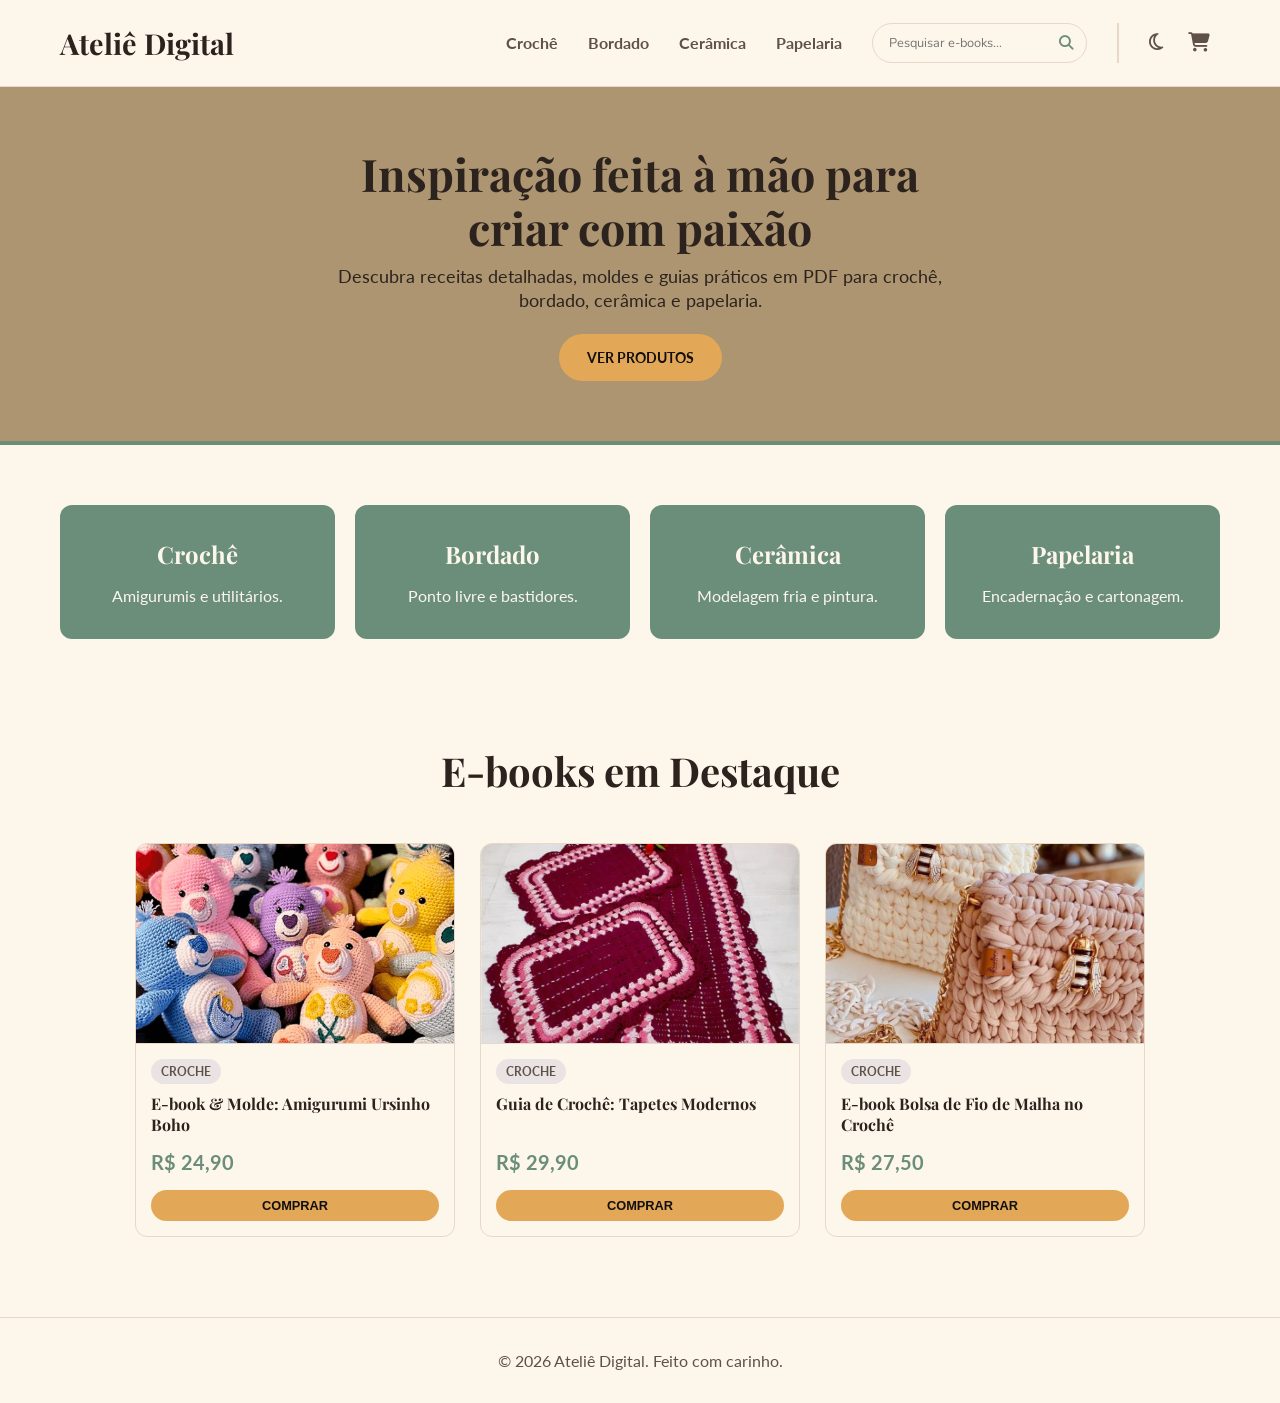
==== commit fbca0245: "feat: adicionando funcionalidades do carrinho" ====
--- a/index.html
+++ b/index.html
@@ -4,9 +4,6 @@
     <meta charset="UTF-8" />
     <meta name="viewport" content="width=device-width, initial-scale=1.0" />
     <title>Ateliê Digital | E-books de Artesanato</title>
-
-    <link rel="preconnect" href="https://fonts.googleapis.com" />
-    <link rel="preconnect" href="https://fonts.gstatic.com" crossorigin />
     <link
       href="https://fonts.googleapis.com/css2?family=Playfair+Display:wght@400;700&family=Lato:wght@300;400;700&family=Nunito:wght@500;700&display=swap"
       rel="stylesheet"
@@ -63,6 +60,7 @@
             Descubra receitas detalhadas, moldes e guias práticos em PDF para
             crochê, bordado, cerâmica e papelaria.
           </p>
+          <a href="#vitrine" class="btn-primario">Ver Produtos</a>
         </div>
       </section>
 
@@ -91,13 +89,46 @@
       </section>
     </main>
 
+    <!-- MODAL / GAVETA LATERAL DO CARRINHO -->
+    <div id="cart-modal" class="cart-modal-overlay" aria-hidden="true">
+      <aside class="cart-drawer" role="dialog" aria-label="Carrinho de Compras">
+        <div class="cart-header">
+          <div class="cart-title-wrapper">
+            <i class="fa-solid fa-basket-shopping"></i>
+            <h2>Seu Carrinho</h2>
+          </div>
+          <button
+            id="close-cart-btn"
+            class="btn-close-cart"
+            aria-label="Fechar Carrinho"
+          >
+            <i class="fa-solid fa-xmark"></i>
+          </button>
+        </div>
+
+        <div id="cart-items-list" class="cart-body"></div>
+
+        <div class="cart-footer">
+          <div class="cart-subtotal">
+            <span>Total:</span>
+            <strong id="cart-total-price">R$ 0,00</strong>
+          </div>
+          <button class="btn-checkout" onclick="processCheckout()">
+            Finalizar Compra
+          </button>
+        </div>
+      </aside>
+    </div>
+
     <footer class="rodape">
       <div class="container">
         <p>&copy; 2026 Ateliê Digital. Feito com carinho.</p>
       </div>
     </footer>
 
+    <!-- SCRIPTS NA ORDEM CORRETA -->
     <script src="js/products.js"></script>
     <script src="js/main.js"></script>
+    <script src="js/cart.js"></script>
   </body>
 </html>
--- a/css/style.css
+++ b/css/style.css
@@ -173,11 +173,11 @@
 }
 
 /* =========================================
-   HERO (BANNER PRINCIPAL)
+   HERO (TEXTOS MAIS JUNTOS E CENTRALIZADOS)
 ========================================= */
 .hero {
   background-color: var(--bg-surface);
-  padding: 80px 20px;
+  padding: 60px 20px; /* Reduzido de 80px para 60px para aproximar do menu */
   text-align: center;
   border-bottom: 4px solid var(--brand-secondary);
   transition:
@@ -185,21 +185,26 @@
     border-color 0.3s;
 }
 
+.hero-conteudo {
+  max-width: 650px;
+  margin: 0 auto;
+  display: flex;
+  flex-direction: column;
+  align-items: center;
+  text-align: center;
+}
+
 .hero-conteudo h1 {
-  font-size: 3rem;
-  margin-bottom: 20px;
+  font-size: 2.8rem;
+  margin-bottom: 10px; /* Reduzido de 20px para 10px para colar no parágrafo */
+  line-height: 1.2; /* Diminuído para aproximação das linhas do próprio título */
 }
 
 .hero-conteudo p {
-  font-size: 1.2rem;
-  max-width: 600px;
-  margin: 0 auto 30px;
-  color: var(--text-primary);
-}
-.hero-conteudo {
-  display: flex;
-  flex-direction: column;
-  gap: 2rem;
+  font-size: 1.1rem;
+  margin: 0 auto 20px; /* Reduzido de 30px para 20px para colar no botão */
+  line-height: 1.4; /* Linhas do parágrafo mais compactas */
+  color: var(--text-primary);
 }
 
 /* =========================================
@@ -208,19 +213,21 @@
 .btn-primario,
 .btn-comprar {
   display: inline-block;
+  width: auto;
+  margin: 0 auto; /* Reforça o alinhamento no centro */
   background-color: var(--brand-accent);
   color: #12100e;
-  padding: 12px 30px;
+  padding: 12px 28px;
   border-radius: 30px;
   font-weight: 700;
   text-transform: uppercase;
   font-size: 0.9rem;
   border: none;
   cursor: pointer;
-  transition:
-    filter 0.3s,
-    transform 0.2s;
   text-align: center;
+  transition:
+    filter 0.3s ease,
+    transform 0.2s ease;
 }
 
 .btn-primario:hover,
@@ -396,9 +403,7 @@
   display: none;
 }
 
-/* =========================================
-   RODAPÉ
-========================================= */
+/*   RODAPÉ */
 .rodape {
   background-color: var(--bg-primary);
   padding: 30px 20px;
@@ -409,6 +414,262 @@
     background-color 0.3s,
     border-color 0.3s,
     color 0.3s;
+}
+
+/*MODAL / GAVETA LATERAL DO CARRINHO */
+
+/* Fundo Escuro Overlay */
+.cart-modal-overlay {
+  position: fixed;
+  top: 0;
+  left: 0;
+  width: 100vw;
+  height: 100vh;
+  background-color: rgba(0, 0, 0, 0.5);
+  backdrop-filter: blur(2px);
+  z-index: 1000;
+  opacity: 0;
+  visibility: hidden;
+  transition:
+    opacity 0.3s ease,
+    visibility 0.3s ease;
+  display: flex;
+  justify-content: flex-end;
+}
+
+.cart-modal-overlay.open {
+  opacity: 1;
+  visibility: visible;
+}
+
+/* Painel Lateral da Gaveta */
+.cart-drawer {
+  width: 100%;
+  max-width: 400px;
+  height: 100%;
+  background-color: var(--bg-primary);
+  color: var(--text-primary);
+  box-shadow: -4px 0 20px rgba(0, 0, 0, 0.15);
+  display: flex;
+  flex-direction: column;
+  transform: translateX(100%);
+  transition: transform 0.3s cubic-bezier(0.16, 1, 0.3, 1);
+}
+
+.cart-modal-overlay.open .cart-drawer {
+  transform: translateX(0);
+}
+
+/* Cabeçalho do Carrinho */
+.cart-header {
+  padding: 20px;
+  border-bottom: 1px solid var(--border-color);
+  display: flex;
+  align-items: center;
+  justify-content: space-between;
+  background-color: var(--bg-surface);
+}
+
+.cart-title-wrapper {
+  display: flex;
+  align-items: center;
+  gap: 10px;
+  color: var(--text-primary);
+}
+
+.cart-title-wrapper i {
+  font-size: 1.3rem;
+  color: var(--brand-secondary);
+}
+
+.cart-title-wrapper h2 {
+  font-size: 1.3rem;
+  font-weight: 700;
+}
+
+.btn-close-cart {
+  background: transparent;
+  border: none;
+  font-size: 1.4rem;
+  color: var(--text-primary);
+  cursor: pointer;
+  padding: 5px;
+  transition:
+    color 0.2s ease,
+    transform 0.2s ease;
+}
+
+.btn-close-cart:hover {
+  color: var(--brand-accent);
+  transform: scale(1.1);
+}
+
+/* Corpo e Lista de Itens */
+.cart-body {
+  flex: 1;
+  overflow-y: auto;
+  padding: 20px;
+  display: flex;
+  flex-direction: column;
+  gap: 15px;
+}
+
+.cart-empty-state {
+  margin: auto;
+  text-align: center;
+  color: var(--text-secondary);
+}
+
+.cart-empty-state i {
+  font-size: 2.5rem;
+  margin-bottom: 10px;
+  opacity: 0.6;
+}
+
+/* Card do Item no Carrinho */
+.cart-item {
+  display: flex;
+  align-items: center;
+  gap: 12px;
+  padding: 12px;
+  background-color: var(--bg-primary);
+  border: 1px solid var(--border-color);
+  border-radius: 10px;
+}
+
+.cart-item-image {
+  width: 60px;
+  height: 60px;
+  object-fit: cover;
+  border-radius: 8px;
+}
+
+.cart-item-info {
+  flex: 1;
+  display: flex;
+  flex-direction: column;
+  gap: 4px;
+}
+
+.cart-item-title {
+  font-size: 0.9rem;
+  font-weight: 700;
+  line-height: 1.2;
+}
+
+.cart-item-price {
+  font-size: 0.95rem;
+  font-weight: 700;
+  color: var(--brand-secondary);
+}
+
+.cart-item-controls {
+  display: flex;
+  align-items: center;
+  gap: 8px;
+  margin-top: 4px;
+}
+
+.btn-qty {
+  background-color: var(--border-color);
+  border: none;
+  color: var(--text-primary);
+  width: 22px;
+  height: 22px;
+  border-radius: 50%;
+  cursor: pointer;
+  font-weight: bold;
+  display: flex;
+  align-items: center;
+  justify-content: center;
+  transition: background-color 0.2s;
+}
+
+.btn-qty:hover {
+  background-color: var(--brand-secondary);
+  color: #fff;
+}
+
+.cart-item-qty {
+  font-size: 0.85rem;
+  font-weight: 700;
+}
+
+.btn-remove-item {
+  background: transparent;
+  border: none;
+  color: var(--text-secondary);
+  cursor: pointer;
+  padding: 6px;
+  transition: color 0.2s ease;
+}
+
+.btn-remove-item:hover {
+  color: #d9534f;
+}
+
+/* Rodapé e Botão de Checkout */
+.cart-footer {
+  padding: 20px;
+  border-top: 1px solid var(--border-color);
+  background-color: var(--bg-primary);
+  display: flex;
+  flex-direction: column;
+  gap: 15px;
+}
+
+.cart-subtotal {
+  display: flex;
+  justify-content: space-between;
+  align-items: center;
+  font-size: 1.1rem;
+}
+
+.cart-subtotal strong {
+  font-size: 1.3rem;
+  color: var(--brand-secondary);
+}
+
+.btn-checkout {
+  width: 100%;
+  background-color: var(--brand-accent);
+  color: #12100e;
+  border: none;
+  padding: 14px;
+  border-radius: 30px;
+  font-weight: 700;
+  text-transform: uppercase;
+  font-size: 0.9rem;
+  cursor: pointer;
+  transition:
+    filter 0.2s,
+    transform 0.2s;
+}
+
+.btn-checkout:hover {
+  filter: brightness(0.9);
+  transform: translateY(-2px);
+}
+
+/* Badge do Carrinho no Ícone do Cabeçalho */
+.cart-badge {
+  position: absolute;
+  top: -2px;
+  right: -2px;
+  background-color: var(--brand-accent);
+  color: #12100e;
+  font-size: 0.7rem;
+  font-weight: 700;
+  width: 18px;
+  height: 18px;
+  border-radius: 50%;
+  display: flex;
+  align-items: center;
+  justify-content: center;
+}
+
+.btn-icone {
+  position: relative; /* Necessário para posicionar o badge no ícone */
 }
 
 /* =========================================
@@ -454,3 +715,243 @@
   margin-bottom: 35px;
   flex-wrap: wrap;
 }
+
+/* =========================================
+   PÁGINA DE CHECKOUT
+========================================= */
+.checkout-container {
+  padding-top: 40px;
+  padding-bottom: 80px;
+}
+
+.btn-voltar-loja {
+  font-weight: 700;
+  color: var(--brand-secondary);
+  display: flex;
+  align-items: center;
+  gap: 8px;
+  transition: color 0.2s;
+}
+
+.btn-voltar-loja:hover {
+  color: var(--brand-accent);
+}
+
+.checkout-grid {
+  display: grid;
+  grid-template-columns: 1fr 380px;
+  gap: 30px;
+  margin-top: 30px;
+}
+
+.checkout-card {
+  background-color: var(--bg-primary);
+  border: 1px solid var(--border-color);
+  border-radius: 12px;
+  padding: 25px;
+  margin-bottom: 25px;
+}
+
+.checkout-card h2 {
+  font-size: 1.25rem;
+  margin-bottom: 15px;
+  display: flex;
+  align-items: center;
+  gap: 10px;
+  color: var(--text-primary);
+}
+
+.form-help-text {
+  font-size: 0.9rem;
+  color: var(--text-secondary);
+  margin-bottom: 20px;
+}
+
+.form-group {
+  display: flex;
+  flex-direction: column;
+  gap: 6px;
+  margin-bottom: 18px;
+}
+
+.form-row {
+  display: grid;
+  grid-template-columns: 1fr 1fr;
+  gap: 15px;
+}
+
+.form-group label {
+  font-size: 0.85rem;
+  font-weight: 700;
+  color: var(--text-primary);
+}
+
+.form-group input {
+  padding: 12px 15px;
+  border-radius: 8px;
+  border: 1px solid var(--border-color);
+  background-color: var(--bg-primary);
+  color: var(--text-primary);
+  font-family: inherit;
+  font-size: 0.95rem;
+  outline: none;
+  transition: border-color 0.2s;
+}
+
+.form-group input:focus {
+  border-color: var(--brand-accent);
+}
+
+/* Opções de Pagamento (Tabs/Radios) */
+.pagamento-options {
+  display: grid;
+  grid-template-columns: 1fr 1fr;
+  gap: 15px;
+  margin-bottom: 20px;
+}
+
+.pagamento-option {
+  border: 2px solid var(--border-color);
+  padding: 15px;
+  border-radius: 10px;
+  cursor: pointer;
+  display: flex;
+  align-items: center;
+  gap: 10px;
+  font-weight: 700;
+  font-size: 0.9rem;
+  transition:
+    border-color 0.2s,
+    background-color 0.2s;
+}
+
+.pagamento-option:hover,
+.pagamento-option.active {
+  border-color: var(--brand-secondary);
+  background-color: rgba(107, 142, 123, 0.05);
+}
+
+/* Painéis de Pagamento */
+.painel-pagamento {
+  background-color: var(--bg-surface);
+  padding: 20px;
+  border-radius: 10px;
+  opacity: 0.95;
+}
+
+.pix-info {
+  text-align: center;
+  display: flex;
+  flex-direction: column;
+  align-items: center;
+  gap: 10px;
+}
+
+.pix-icon-big {
+  font-size: 2.5rem;
+  color: #32bcad;
+}
+
+.badge-rapido {
+  display: inline-block;
+  background-color: var(--brand-accent);
+  color: #12100e;
+  padding: 4px 12px;
+  border-radius: 20px;
+  font-size: 0.8rem;
+  font-weight: 700;
+}
+
+/* Resumo do Pedido */
+.summary-items {
+  display: flex;
+  flex-direction: column;
+  gap: 12px;
+  max-height: 300px;
+  overflow-y: auto;
+  margin-bottom: 20px;
+}
+
+.summary-item {
+  display: flex;
+  align-items: center;
+  gap: 12px;
+}
+
+.summary-item img {
+  width: 50px;
+  height: 50px;
+  object-fit: cover;
+  border-radius: 6px;
+}
+
+.summary-item-info {
+  flex: 1;
+}
+
+.summary-item-info h4 {
+  font-size: 0.85rem;
+  font-weight: 700;
+}
+
+.summary-item-info span {
+  font-size: 0.8rem;
+  color: var(--text-secondary);
+}
+
+.summary-divider {
+  height: 1px;
+  background-color: var(--border-color);
+  margin: 15px 0;
+}
+
+.summary-total-row {
+  display: flex;
+  justify-content: space-between;
+  align-items: center;
+  font-size: 1.2rem;
+  margin-bottom: 20px;
+}
+
+.summary-total-row strong {
+  color: var(--brand-secondary);
+  font-size: 1.4rem;
+}
+
+.garantia-box {
+  display: flex;
+  align-items: center;
+  gap: 12px;
+  padding: 12px;
+  background-color: var(--bg-surface);
+  border-radius: 8px;
+  font-size: 0.8rem;
+  color: var(--text-secondary);
+}
+
+.btn-checkout-submit {
+  width: 100%;
+  background-color: var(--brand-accent);
+  color: #12100e;
+  border: none;
+  padding: 16px;
+  border-radius: 30px;
+  font-weight: 700;
+  text-transform: uppercase;
+  font-size: 1rem;
+  cursor: pointer;
+  transition:
+    filter 0.2s,
+    transform 0.2s;
+}
+
+.btn-checkout-submit:hover {
+  filter: brightness(0.9);
+  transform: translateY(-2px);
+}
+
+@media (max-width: 900px) {
+  .checkout-grid {
+    grid-template-columns: 1fr;
+  }
+}
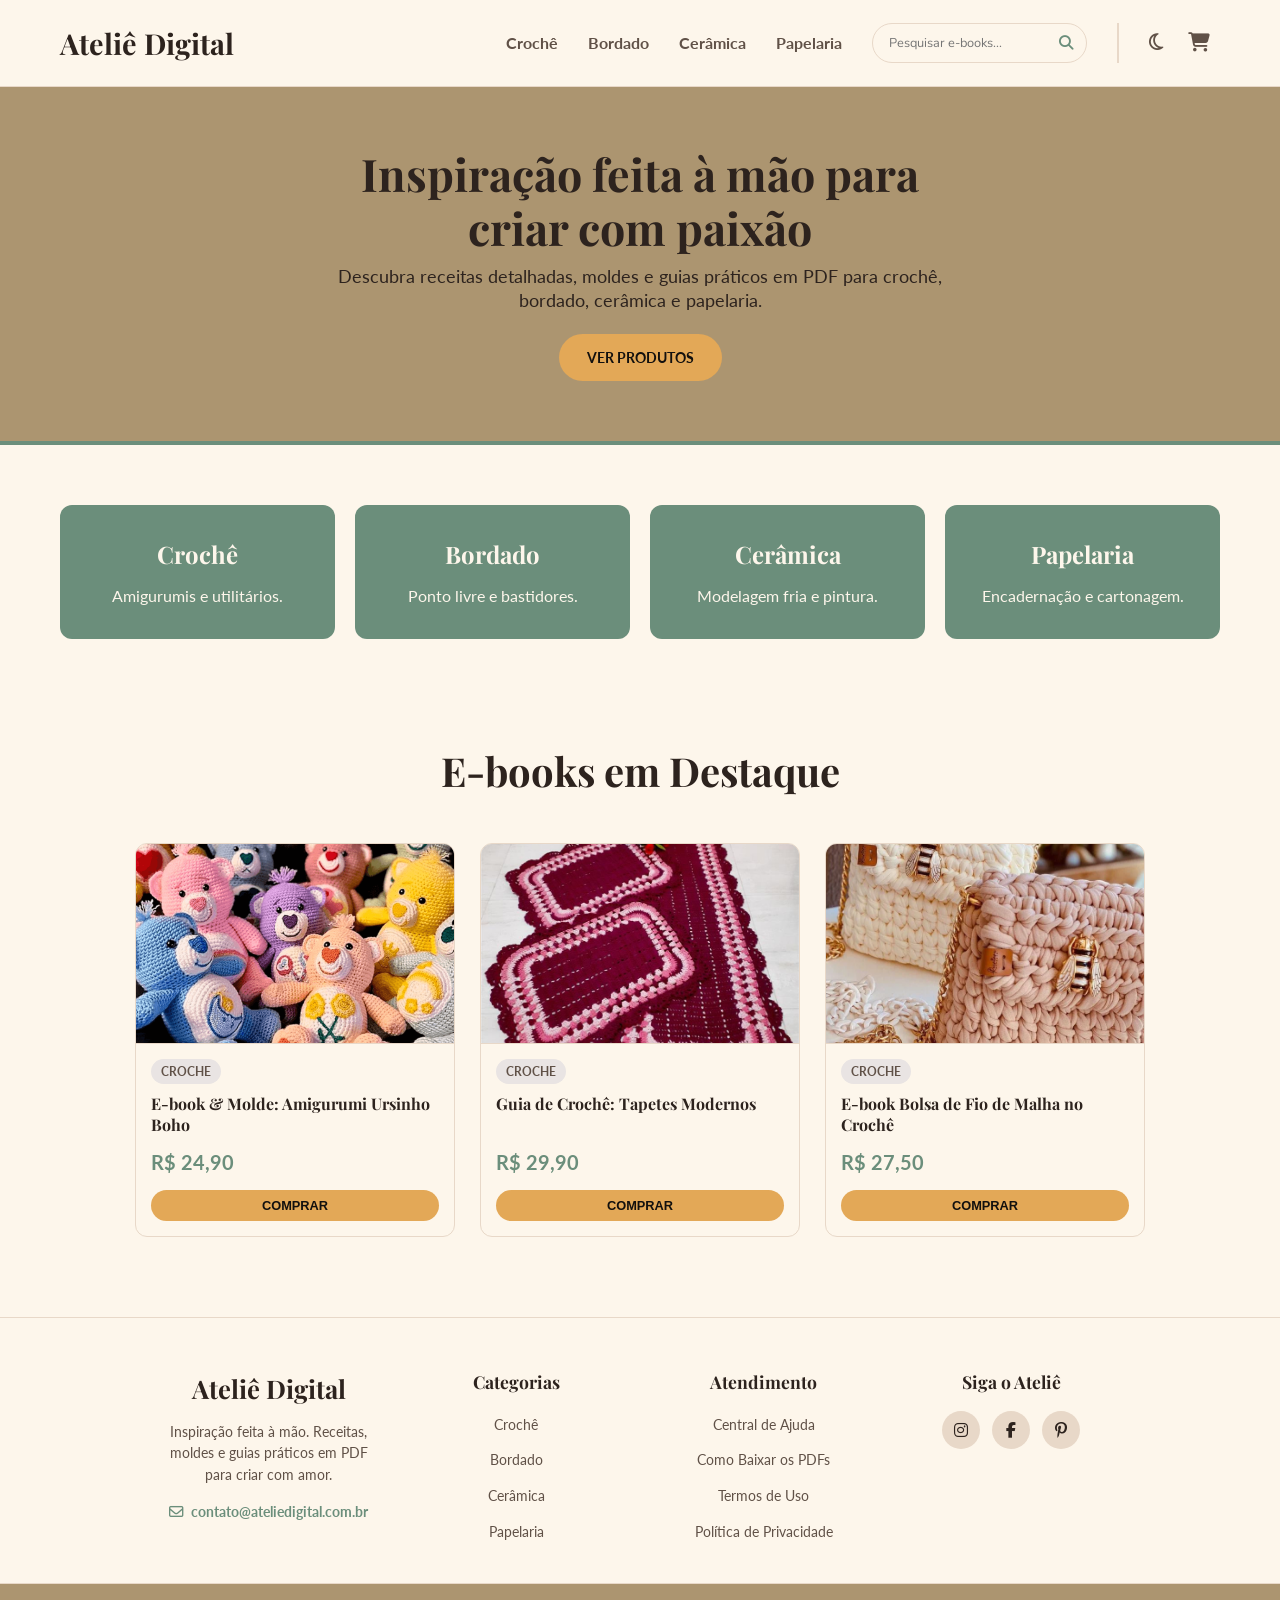
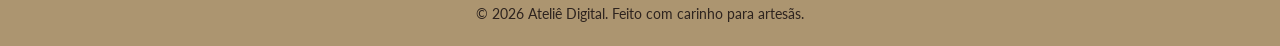
==== commit 3a6aa55a: "feat:ajustando footer" ====
--- a/index.html
+++ b/index.html
@@ -13,6 +13,10 @@
       href="https://cdnjs.cloudflare.com/ajax/libs/font-awesome/6.4.0/css/all.min.css"
     />
     <link rel="stylesheet" href="css/style.css" />
+    <link rel="stylesheet" href="css/responsive.css" />
+    <script src="js/products.js"></script>
+    <script src="js/main.js"></script>
+    <script src="js/cart.js"></script>
   </head>
 
   <body>
@@ -88,8 +92,6 @@
         <div id="grid-produtos" class="grid-produtos"></div>
       </section>
     </main>
-
-    <!-- MODAL / GAVETA LATERAL DO CARRINHO -->
     <div id="cart-modal" class="cart-modal-overlay" aria-hidden="true">
       <aside class="cart-drawer" role="dialog" aria-label="Carrinho de Compras">
         <div class="cart-header">
@@ -121,14 +123,76 @@
     </div>
 
     <footer class="rodape">
-      <div class="container">
-        <p>&copy; 2026 Ateliê Digital. Feito com carinho.</p>
+      <div class="container rodape-container">
+        <!-- Coluna 1: Marca e Contato -->
+        <div class="rodape-coluna">
+          <h3 class="rodape-logo">Ateliê Digital</h3>
+          <p class="rodape-descricao">
+            Inspiração feita à mão. Receitas, moldes e guias práticos em PDF
+            para criar com amor.
+          </p>
+          <p class="rodape-contato">
+            <i class="fa-regular fa-envelope"></i> contato@ateliedigital.com.br
+          </p>
+        </div>
+
+        <!-- Coluna 2: Navegação Rápida -->
+        <div class="rodape-coluna">
+          <h4>Categorias</h4>
+          <ul>
+            <li><a href="#croche">Crochê</a></li>
+            <li><a href="#bordado">Bordado</a></li>
+            <li><a href="#ceramica">Cerâmica</a></li>
+            <li><a href="#papelaria">Papelaria</a></li>
+          </ul>
+        </div>
+
+        <!-- Coluna 3: Suporte e Institucional -->
+        <div class="rodape-coluna">
+          <h4>Atendimento</h4>
+          <ul>
+            <li><a href="#">Central de Ajuda</a></li>
+            <li><a href="#">Como Baixar os PDFs</a></li>
+            <li><a href="#">Termos de Uso</a></li>
+            <li><a href="#">Política de Privacidade</a></li>
+          </ul>
+        </div>
+
+        <!-- Coluna 4: Redes Sociais -->
+        <div class="rodape-coluna">
+          <h4>Siga o Ateliê</h4>
+          <div class="redes-sociais">
+            <a
+              href="https://instagram.com"
+              target="_blank"
+              aria-label="Instagram"
+            >
+              <i class="fa-brands fa-instagram"></i>
+            </a>
+            <a
+              href="https://facebook.com"
+              target="_blank"
+              aria-label="Facebook"
+            >
+              <i class="fa-brands fa-facebook-f"></i>
+            </a>
+            <a
+              href="https://pinterest.com"
+              target="_blank"
+              aria-label="Pinterest"
+            >
+              <i class="fa-brands fa-pinterest-p"></i>
+            </a>
+          </div>
+        </div>
+      </div>
+
+      <!-- Copia e Direitos Autorais -->
+      <div class="rodape-bottom">
+        <div class="container">
+          <p>&copy; 2026 Ateliê Digital. Feito com carinho para artesãs.</p>
+        </div>
       </div>
     </footer>
-
-    <!-- SCRIPTS NA ORDEM CORRETA -->
-    <script src="js/products.js"></script>
-    <script src="js/main.js"></script>
-    <script src="js/cart.js"></script>
   </body>
 </html>
--- a/css/style.css
+++ b/css/style.css
@@ -1,5 +1,5 @@
 /* =========================================
-   VARIÁVEIS DE CORES E TEMA
+   VARIÁVEIS DE CORES E TEMA (MANTIDAS)
 ========================================= */
 :root {
   --bg-primary: #fdf6eb;
@@ -166,6 +166,7 @@
 .menu a:hover {
   color: var(--brand-secondary);
 }
+
 .menu a.ativo {
   color: var(--brand-secondary) !important;
   border-bottom: 2px solid var(--brand-secondary);
@@ -173,11 +174,11 @@
 }
 
 /* =========================================
-   HERO (TEXTOS MAIS JUNTOS E CENTRALIZADOS)
+   HERO (BANNER PRINCIPAL)
 ========================================= */
 .hero {
   background-color: var(--bg-surface);
-  padding: 60px 20px; /* Reduzido de 80px para 60px para aproximar do menu */
+  padding: 60px 20px;
   text-align: center;
   border-bottom: 4px solid var(--brand-secondary);
   transition:
@@ -196,14 +197,14 @@
 
 .hero-conteudo h1 {
   font-size: 2.8rem;
-  margin-bottom: 10px; /* Reduzido de 20px para 10px para colar no parágrafo */
-  line-height: 1.2; /* Diminuído para aproximação das linhas do próprio título */
+  margin-bottom: 10px;
+  line-height: 1.2;
 }
 
 .hero-conteudo p {
   font-size: 1.1rem;
-  margin: 0 auto 20px; /* Reduzido de 30px para 20px para colar no botão */
-  line-height: 1.4; /* Linhas do parágrafo mais compactas */
+  margin: 0 auto 20px;
+  line-height: 1.4;
   color: var(--text-primary);
 }
 
@@ -214,7 +215,7 @@
 .btn-comprar {
   display: inline-block;
   width: auto;
-  margin: 0 auto; /* Reforça o alinhamento no centro */
+  margin: 0 auto;
   background-color: var(--brand-accent);
   color: #12100e;
   padding: 12px 28px;
@@ -288,7 +289,7 @@
   justify-content: center;
   max-width: 1200px;
   gap: 25px;
-  margin: 0 auto; /* Centraliza o bloco da grid */
+  margin: 0 auto;
 }
 
 .card-produto {
@@ -313,7 +314,7 @@
 
 .card-produto img {
   width: 100%;
-  height: 200px; /* Reduzido de 220px para 160px */
+  height: 200px;
   object-fit: cover;
   border-bottom: 1px solid var(--border-color);
 }
@@ -322,8 +323,8 @@
   padding: 15px;
   display: flex;
   flex-direction: column;
-  align-items: flex-start; /* Alinha tag, título e preço à esquerda */
-  text-align: left; /* Garante que o texto fique alinhado à esquerda */
+  align-items: flex-start;
+  text-align: left;
   flex-grow: 1;
 }
 
@@ -379,6 +380,7 @@
   justify-content: center;
   padding: 10px;
   border-radius: 50%;
+  position: relative;
   transition:
     background-color 0.3s,
     color 0.3s;
@@ -403,22 +405,9 @@
   display: none;
 }
 
-/*   RODAPÉ */
-.rodape {
-  background-color: var(--bg-primary);
-  padding: 30px 20px;
-  text-align: center;
-  color: var(--text-secondary);
-  border-top: 1px solid var(--border-color);
-  transition:
-    background-color 0.3s,
-    border-color 0.3s,
-    color 0.3s;
-}
-
-/*MODAL / GAVETA LATERAL DO CARRINHO */
-
-/* Fundo Escuro Overlay */
+/* =========================================
+   MODAL / GAVETA LATERAL DO CARRINHO
+========================================= */
 .cart-modal-overlay {
   position: fixed;
   top: 0;
@@ -442,7 +431,6 @@
   visibility: visible;
 }
 
-/* Painel Lateral da Gaveta */
 .cart-drawer {
   width: 100%;
   max-width: 400px;
@@ -460,7 +448,6 @@
   transform: translateX(0);
 }
 
-/* Cabeçalho do Carrinho */
 .cart-header {
   padding: 20px;
   border-bottom: 1px solid var(--border-color);
@@ -504,7 +491,6 @@
   transform: scale(1.1);
 }
 
-/* Corpo e Lista de Itens */
 .cart-body {
   flex: 1;
   overflow-y: auto;
@@ -526,7 +512,6 @@
   opacity: 0.6;
 }
 
-/* Card do Item no Carrinho */
 .cart-item {
   display: flex;
   align-items: center;
@@ -608,7 +593,6 @@
   color: #d9534f;
 }
 
-/* Rodapé e Botão de Checkout */
 .cart-footer {
   padding: 20px;
   border-top: 1px solid var(--border-color);
@@ -651,7 +635,6 @@
   transform: translateY(-2px);
 }
 
-/* Badge do Carrinho no Ícone do Cabeçalho */
 .cart-badge {
   position: absolute;
   top: -2px;
@@ -668,54 +651,6 @@
   justify-content: center;
 }
 
-.btn-icone {
-  position: relative; /* Necessário para posicionar o badge no ícone */
-}
-
-/* =========================================
-   RESPONSIVIDADE (CELULAR)
-========================================= */
-@media (max-width: 768px) {
-  .nav-container {
-    flex-direction: column;
-    gap: 15px;
-  }
-  .menu {
-    flex-direction: column;
-    gap: 15px;
-  }
-  .menu ul {
-    gap: 15px;
-    flex-wrap: wrap;
-    justify-content: center;
-  }
-  .icones-acao {
-    border-left: none;
-    padding-left: 0;
-    border-top: 1px solid var(--border-color);
-    padding-top: 15px;
-    width: 100%;
-    justify-content: center;
-  }
-  .hero-conteudo h1 {
-    font-size: 2.2rem;
-  }
-}
-
-.filtro-btn.ativo {
-  color: var(--brand-accent) !important;
-  border-bottom: 2px solid var(--brand-accent);
-  padding-bottom: 2px;
-}
-
-.container-abas {
-  display: flex;
-  justify-content: center;
-  gap: 15px;
-  margin-bottom: 35px;
-  flex-wrap: wrap;
-}
-
 /* =========================================
    PÁGINA DE CHECKOUT
 ========================================= */
@@ -802,7 +737,7 @@
   border-color: var(--brand-accent);
 }
 
-/* Opções de Pagamento (Tabs/Radios) */
+/* Opções de Pagamento */
 .pagamento-options {
   display: grid;
   grid-template-columns: 1fr 1fr;
@@ -831,7 +766,6 @@
   background-color: rgba(107, 142, 123, 0.05);
 }
 
-/* Painéis de Pagamento */
 .painel-pagamento {
   background-color: var(--bg-surface);
   padding: 20px;
@@ -862,7 +796,6 @@
   font-weight: 700;
 }
 
-/* Resumo do Pedido */
 .summary-items {
   display: flex;
   flex-direction: column;
@@ -950,8 +883,125 @@
   transform: translateY(-2px);
 }
 
-@media (max-width: 900px) {
-  .checkout-grid {
-    grid-template-columns: 1fr;
-  }
-}
+/* =========================================
+   RODAPÉ CENTRALIZADO E ENQUADRADO
+========================================= */
+.rodape {
+  background-color: var(--bg-primary);
+  border-top: 1px solid var(--border-color);
+  padding-top: 50px;
+  color: var(--text-secondary);
+  width: 100%;
+  text-align: center;
+  transition:
+    background-color 0.3s,
+    border-color 0.3s,
+    color 0.3s;
+}
+
+/* Força a caixa interna do rodapé a alinhar perfeitamente com a vitrine */
+.rodape-container {
+  display: flex;
+  flex-wrap: wrap;
+  justify-content: space-around;
+  align-items: flex-start;
+  gap: 30px;
+  padding-bottom: 40px;
+  max-width: 1000px; /* Alinha perfeitamente com o limite dos cards */
+  margin: 0 auto !important; /* Garante a centralização na tela */
+  padding-left: 20px;
+  padding-right: 20px;
+}
+
+.rodape-coluna {
+  display: flex;
+  flex-direction: column;
+  align-items: center;
+  text-align: center;
+  flex: 1 1 200px; /* Distribuição uniforme e centralizada */
+  max-width: 260px;
+}
+
+.rodape-coluna h3.rodape-logo {
+  font-size: 1.6rem;
+  margin-bottom: 12px;
+  color: var(--text-primary);
+}
+
+.rodape-coluna h4 {
+  font-family: var(--fonte-titulo);
+  font-size: 1.1rem;
+  margin-bottom: 15px;
+  color: var(--text-primary);
+}
+
+.rodape-descricao {
+  font-size: 0.9rem;
+  line-height: 1.5;
+  margin-bottom: 15px;
+  text-align: center;
+}
+
+.rodape-contato {
+  font-size: 0.9rem;
+  font-weight: 700;
+  color: var(--brand-secondary);
+  display: flex;
+  align-items: center;
+  justify-content: center;
+  gap: 8px;
+}
+
+.rodape-coluna ul {
+  display: flex;
+  flex-direction: column;
+  align-items: center;
+  gap: 10px;
+  padding: 0;
+}
+
+.rodape-coluna ul a {
+  font-size: 0.9rem;
+  transition: color 0.2s ease;
+}
+
+.rodape-coluna ul a:hover {
+  color: var(--brand-secondary);
+}
+
+.redes-sociais {
+  display: flex;
+  justify-content: center;
+  gap: 12px;
+}
+
+.redes-sociais a {
+  width: 38px;
+  height: 38px;
+  border-radius: 50%;
+  background-color: var(--border-color);
+  color: var(--text-primary);
+  display: flex;
+  align-items: center;
+  justify-content: center;
+  font-size: 1rem;
+  transition:
+    background-color 0.3s ease,
+    color 0.3s ease,
+    transform 0.2s ease;
+}
+
+.redes-sociais a:hover {
+  background-color: var(--brand-secondary);
+  color: #fff;
+  transform: translateY(-3px);
+}
+
+.rodape-bottom {
+  border-top: 1px solid var(--border-color);
+  padding: 20px 0;
+  text-align: center;
+  font-size: 0.85rem;
+  background-color: var(--bg-surface);
+  color: var(--text-primary);
+}
--- a/css/responsive.css
+++ b/css/responsive.css
@@ -0,0 +1,46 @@
+@media (max-width: 768px) {
+  .nav-container {
+    flex-direction: column;
+    gap: 15px;
+  }
+  .menu {
+    flex-direction: column;
+    gap: 15px;
+  }
+  .menu ul {
+    gap: 15px;
+    flex-wrap: wrap;
+    justify-content: center;
+  }
+  .icones-acao {
+    border-left: none;
+    padding-left: 0;
+    border-top: 1px solid var(--border-color);
+    padding-top: 15px;
+    width: 100%;
+    justify-content: center;
+  }
+  .hero-conteudo h1 {
+    font-size: 2.2rem;
+  }
+}
+
+.filtro-btn.ativo {
+  color: var(--brand-accent) !important;
+  border-bottom: 2px solid var(--brand-accent);
+  padding-bottom: 2px;
+}
+
+.container-abas {
+  display: flex;
+  justify-content: center;
+  gap: 15px;
+  margin-bottom: 35px;
+  flex-wrap: wrap;
+}
+
+@media (max-width: 900px) {
+  .checkout-grid {
+    grid-template-columns: 1fr;
+  }
+}
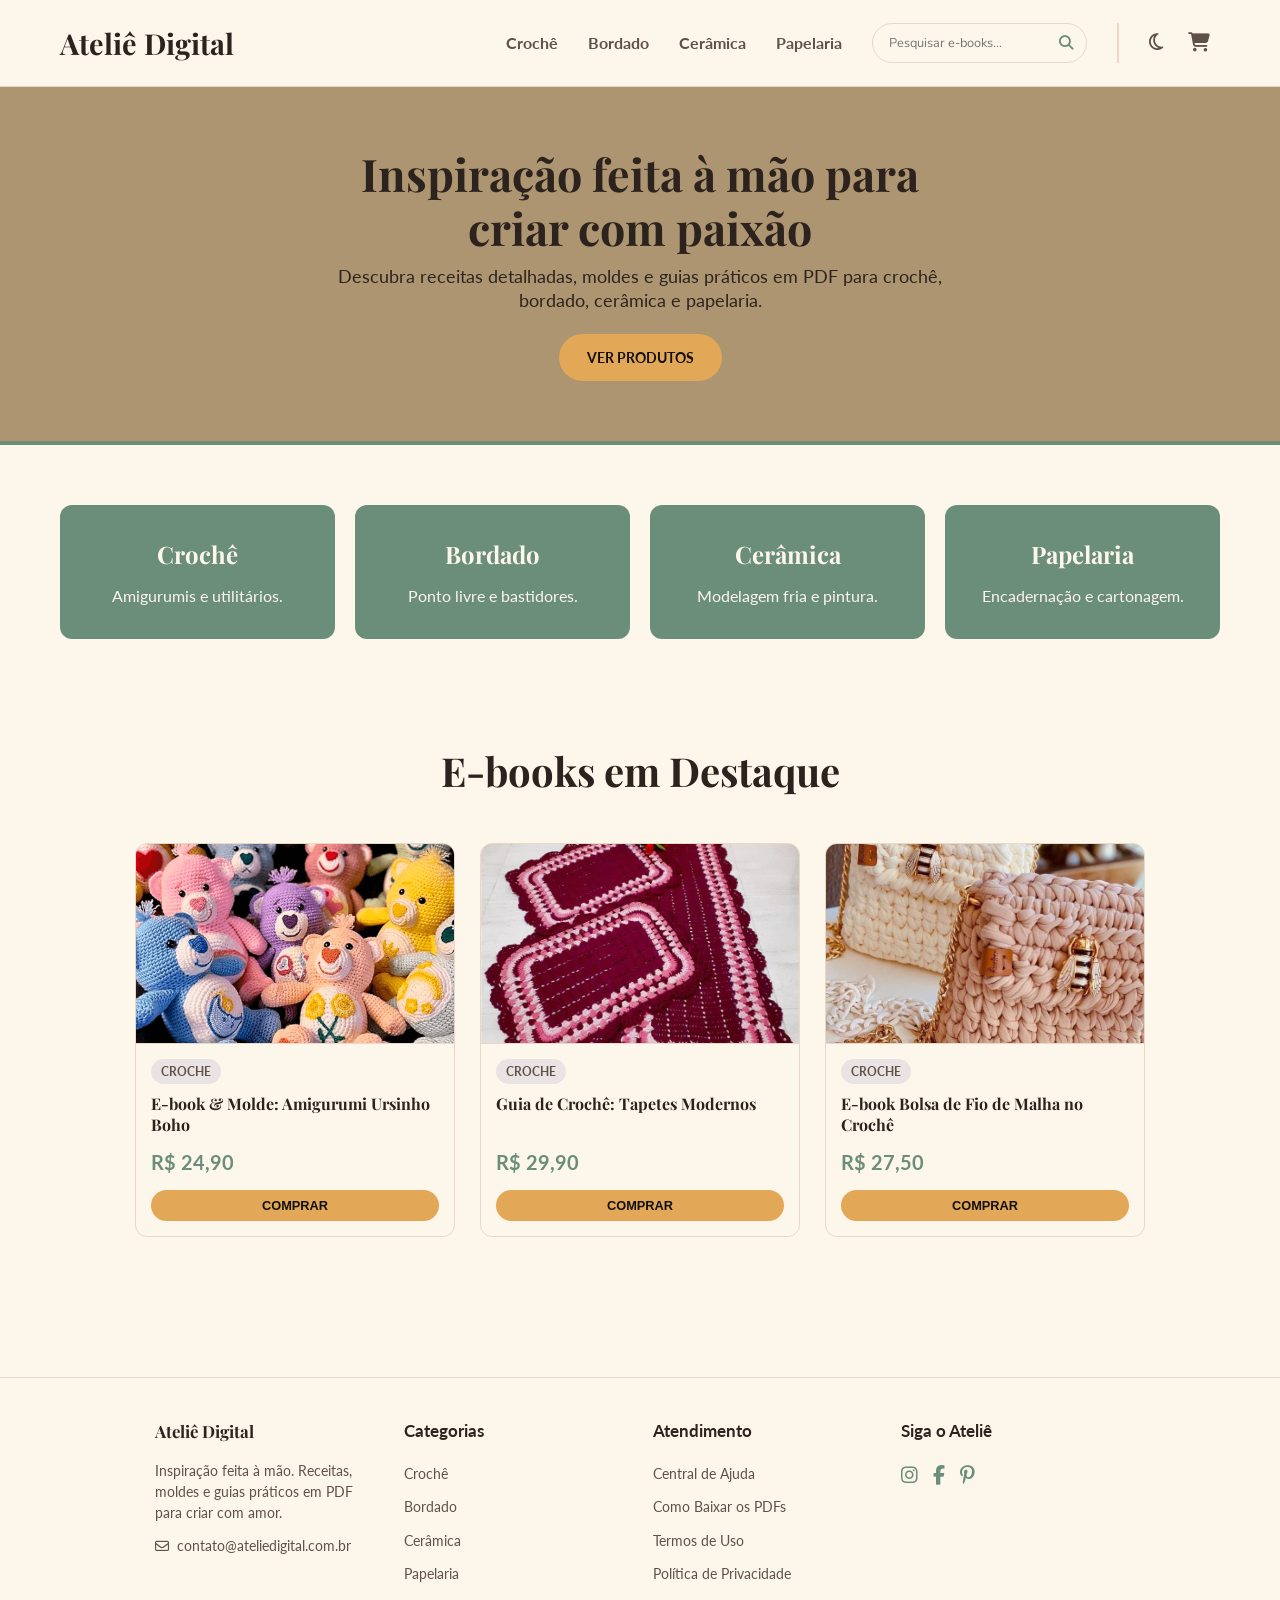
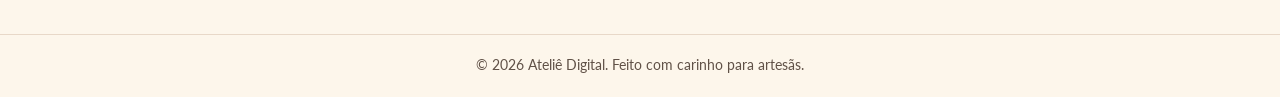
==== commit 9746e8fd: "feat: ajustes de responsividade, layout do rodape e correcoes do checkout" ====
--- a/index.html
+++ b/index.html
@@ -14,9 +14,6 @@
     />
     <link rel="stylesheet" href="css/style.css" />
     <link rel="stylesheet" href="css/responsive.css" />
-    <script src="js/products.js"></script>
-    <script src="js/main.js"></script>
-    <script src="js/cart.js"></script>
   </head>
 
   <body>
@@ -48,9 +45,14 @@
               <i class="fa-regular fa-sun icone-sol"></i>
               <i class="fa-regular fa-moon icone-lua"></i>
             </button>
-            <a href="#carrinho" class="btn-icone" aria-label="Ver Carrinho">
+            <button
+              type="button"
+              class="btn-icone"
+              aria-label="Ver Carrinho"
+              onclick="openCartModal()"
+            >
               <i class="fa-solid fa-cart-shopping"></i>
-            </a>
+            </button>
           </div>
         </nav>
       </div>
@@ -92,6 +94,7 @@
         <div id="grid-produtos" class="grid-produtos"></div>
       </section>
     </main>
+
     <div id="cart-modal" class="cart-modal-overlay" aria-hidden="true">
       <aside class="cart-drawer" role="dialog" aria-label="Carrinho de Compras">
         <div class="cart-header">
@@ -103,6 +106,7 @@
             id="close-cart-btn"
             class="btn-close-cart"
             aria-label="Fechar Carrinho"
+            onclick="closeCartModal()"
           >
             <i class="fa-solid fa-xmark"></i>
           </button>
@@ -123,8 +127,7 @@
     </div>
 
     <footer class="rodape">
-      <div class="container rodape-container">
-        <!-- Coluna 1: Marca e Contato -->
+      <div class="rodape-container">
         <div class="rodape-coluna">
           <h3 class="rodape-logo">Ateliê Digital</h3>
           <p class="rodape-descricao">
@@ -136,7 +139,6 @@
           </p>
         </div>
 
-        <!-- Coluna 2: Navegação Rápida -->
         <div class="rodape-coluna">
           <h4>Categorias</h4>
           <ul>
@@ -147,7 +149,6 @@
           </ul>
         </div>
 
-        <!-- Coluna 3: Suporte e Institucional -->
         <div class="rodape-coluna">
           <h4>Atendimento</h4>
           <ul>
@@ -158,7 +159,6 @@
           </ul>
         </div>
 
-        <!-- Coluna 4: Redes Sociais -->
         <div class="rodape-coluna">
           <h4>Siga o Ateliê</h4>
           <div class="redes-sociais">
@@ -187,12 +187,15 @@
         </div>
       </div>
 
-      <!-- Copia e Direitos Autorais -->
       <div class="rodape-bottom">
         <div class="container">
           <p>&copy; 2026 Ateliê Digital. Feito com carinho para artesãs.</p>
         </div>
       </div>
     </footer>
+
+    <script src="js/products.js"></script>
+    <script src="js/main.js"></script>
+    <script src="js/cart.js"></script>
   </body>
 </html>
--- a/css/style.css
+++ b/css/style.css
@@ -1,6 +1,3 @@
-/* =========================================
-   VARIÁVEIS DE CORES E TEMA (MANTIDAS)
-========================================= */
 :root {
   --bg-primary: #fdf6eb;
   --bg-surface: #ac9570;
@@ -26,9 +23,6 @@
   --border-color: #3d322b;
 }
 
-/* =========================================
-   RESET E BASE
-========================================= */
 * {
   margin: 0;
   padding: 0;
@@ -68,9 +62,6 @@
   list-style: none;
 }
 
-/* =========================================
-   CABEÇALHO E MENU
-========================================= */
 .cabecalho {
   background-color: var(--bg-primary);
   padding: 20px 0;
@@ -173,9 +164,6 @@
   padding-bottom: 4px;
 }
 
-/* =========================================
-   HERO (BANNER PRINCIPAL)
-========================================= */
 .hero {
   background-color: var(--bg-surface);
   padding: 60px 20px;
@@ -208,9 +196,6 @@
   color: var(--text-primary);
 }
 
-/* =========================================
-   BOTÕES
-========================================= */
 .btn-primario,
 .btn-comprar {
   display: inline-block;
@@ -237,9 +222,6 @@
   transform: translateY(-2px);
 }
 
-/* =========================================
-   CATEGORIAS
-========================================= */
 .categorias {
   display: grid;
   grid-template-columns: repeat(auto-fit, minmax(200px, 1fr));
@@ -268,9 +250,6 @@
   font-size: 1.5rem;
 }
 
-/* =========================================
-   VITRINE (PRODUTOS)
-========================================= */
 .vitrine {
   padding: 40px 20px 80px;
   width: 100%;
@@ -358,9 +337,6 @@
   font-size: 0.8rem;
 }
 
-/* =========================================
-   ÍCONES DE AÇÃO (TEMA E CARRINHO)
-========================================= */
 .icones-acao {
   display: flex;
   align-items: center;
@@ -405,25 +381,22 @@
   display: none;
 }
 
-/* =========================================
-   MODAL / GAVETA LATERAL DO CARRINHO
-========================================= */
 .cart-modal-overlay {
   position: fixed;
   top: 0;
   left: 0;
-  width: 100vw;
-  height: 100vh;
+  width: 100%;
+  height: 100%;
   background-color: rgba(0, 0, 0, 0.5);
-  backdrop-filter: blur(2px);
-  z-index: 1000;
+  backdrop-filter: blur(4px);
+  z-index: 9999;
+  display: flex;
+  justify-content: flex-end;
   opacity: 0;
   visibility: hidden;
   transition:
     opacity 0.3s ease,
     visibility 0.3s ease;
-  display: flex;
-  justify-content: flex-end;
 }
 
 .cart-modal-overlay.open {
@@ -433,7 +406,7 @@
 
 .cart-drawer {
   width: 100%;
-  max-width: 400px;
+  max-width: 420px;
   height: 100%;
   background-color: var(--bg-primary);
   color: var(--text-primary);
@@ -651,35 +624,109 @@
   justify-content: center;
 }
 
-/* =========================================
-   PÁGINA DE CHECKOUT
-========================================= */
-.checkout-container {
+.rodape {
+  background-color: var(--bg-primary);
+  color: var(--text-primary);
+  border-top: 1px solid var(--border-color);
   padding-top: 40px;
-  padding-bottom: 80px;
-}
-
-.btn-voltar-loja {
-  font-weight: 700;
+  margin-top: 60px;
+  width: 100%;
+}
+
+.rodape-container {
+  display: grid;
+  grid-template-columns: repeat(4, minmax(0, 1fr));
+  gap: 25px;
+  align-items: start;
+  max-width: 1010px;
+  margin: 0 auto;
+  padding: 0 20px 40px;
+  box-sizing: border-box;
+}
+
+.rodape-coluna {
+  display: flex;
+  flex-direction: column;
+  align-items: flex-start;
+  text-align: left;
+  width: 100%;
+}
+
+.rodape-coluna h3,
+.rodape-coluna h4 {
+  margin-bottom: 15px;
+  color: var(--text-primary);
+  font-size: 1.05rem;
+  font-weight: 700;
+}
+
+.rodape-coluna ul {
+  padding: 0;
+  margin: 0;
+  list-style: none;
+}
+
+.rodape-coluna ul li {
+  margin-bottom: 8px;
+}
+
+.rodape-coluna ul li a {
+  color: var(--text-secondary);
+  font-size: 0.9rem;
+  transition: color 0.2s ease;
+}
+
+.rodape-coluna ul li a:hover {
   color: var(--brand-secondary);
+}
+
+.rodape-descricao {
+  color: var(--text-secondary);
+  font-size: 0.88rem;
+  margin-bottom: 12px;
+  line-height: 1.5;
+}
+
+.rodape-contato {
+  color: var(--text-secondary);
+  font-size: 0.88rem;
   display: flex;
   align-items: center;
   gap: 8px;
-  transition: color 0.2s;
-}
-
-.btn-voltar-loja:hover {
-  color: var(--brand-accent);
+}
+
+.redes-sociais {
+  display: flex;
+  gap: 15px;
+  justify-content: flex-start;
+}
+
+.redes-sociais a {
+  font-size: 1.2rem;
+  color: var(--brand-secondary);
+  transition: transform 0.2s ease;
+}
+
+.redes-sociais a:hover {
+  transform: scale(1.15);
+}
+
+.rodape-bottom {
+  text-align: center;
+  border-top: 1px solid var(--border-color);
+  padding: 20px 0;
+  color: var(--text-secondary);
+  font-size: 0.85rem;
 }
 
 .checkout-grid {
   display: grid;
   grid-template-columns: 1fr 380px;
   gap: 30px;
-  margin-top: 30px;
-}
-
-.checkout-card {
+  padding: 40px 0 80px;
+}
+
+.checkout-section {
   background-color: var(--bg-primary);
   border: 1px solid var(--border-color);
   border-radius: 12px;
@@ -687,57 +734,35 @@
   margin-bottom: 25px;
 }
 
-.checkout-card h2 {
-  font-size: 1.25rem;
+.checkout-section h3 {
+  margin-bottom: 20px;
+  display: flex;
+  align-items: center;
+  gap: 10px;
+}
+
+.form-group {
   margin-bottom: 15px;
-  display: flex;
-  align-items: center;
-  gap: 10px;
-  color: var(--text-primary);
-}
-
-.form-help-text {
+}
+
+.form-group label {
+  display: block;
+  margin-bottom: 5px;
+  font-weight: 700;
   font-size: 0.9rem;
-  color: var(--text-secondary);
-  margin-bottom: 20px;
-}
-
-.form-group {
-  display: flex;
-  flex-direction: column;
-  gap: 6px;
-  margin-bottom: 18px;
-}
-
-.form-row {
-  display: grid;
-  grid-template-columns: 1fr 1fr;
-  gap: 15px;
-}
-
-.form-group label {
-  font-size: 0.85rem;
-  font-weight: 700;
-  color: var(--text-primary);
 }
 
 .form-group input {
-  padding: 12px 15px;
+  width: 100%;
+  padding: 12px;
+  border: 1px solid var(--border-color);
   border-radius: 8px;
-  border: 1px solid var(--border-color);
   background-color: var(--bg-primary);
   color: var(--text-primary);
   font-family: inherit;
   font-size: 0.95rem;
-  outline: none;
-  transition: border-color 0.2s;
-}
-
-.form-group input:focus {
-  border-color: var(--brand-accent);
-}
-
-/* Opções de Pagamento */
+}
+
 .pagamento-options {
   display: grid;
   grid-template-columns: 1fr 1fr;
@@ -746,69 +771,44 @@
 }
 
 .pagamento-option {
-  border: 2px solid var(--border-color);
+  border: 1px solid var(--border-color);
+  border-radius: 8px;
   padding: 15px;
-  border-radius: 10px;
+  display: flex;
+  align-items: center;
+  gap: 10px;
   cursor: pointer;
-  display: flex;
-  align-items: center;
-  gap: 10px;
-  font-weight: 700;
-  font-size: 0.9rem;
-  transition:
-    border-color 0.2s,
-    background-color 0.2s;
-}
-
-.pagamento-option:hover,
+  transition: border-color 0.2s ease;
+}
+
 .pagamento-option.active {
   border-color: var(--brand-secondary);
-  background-color: rgba(107, 142, 123, 0.05);
+  background-color: rgba(107, 142, 123, 0.08);
 }
 
 .painel-pagamento {
-  background-color: var(--bg-surface);
+  background-color: var(--bg-primary);
+  border: 1px dashed var(--border-color);
+  border-radius: 8px;
   padding: 20px;
-  border-radius: 10px;
-  opacity: 0.95;
-}
-
-.pix-info {
   text-align: center;
-  display: flex;
-  flex-direction: column;
-  align-items: center;
-  gap: 10px;
-}
-
-.pix-icon-big {
-  font-size: 2.5rem;
-  color: #32bcad;
-}
-
-.badge-rapido {
-  display: inline-block;
-  background-color: var(--brand-accent);
-  color: #12100e;
-  padding: 4px 12px;
-  border-radius: 20px;
-  font-size: 0.8rem;
-  font-weight: 700;
-}
-
-.summary-items {
-  display: flex;
-  flex-direction: column;
+}
+
+.summary-card {
+  background-color: var(--bg-primary);
+  border: 1px solid var(--border-color);
+  border-radius: 12px;
+  padding: 25px;
+  position: sticky;
+  top: 100px;
+}
+
+.summary-item {
+  display: flex;
+  align-items: center;
   gap: 12px;
-  max-height: 300px;
-  overflow-y: auto;
-  margin-bottom: 20px;
-}
-
-.summary-item {
-  display: flex;
-  align-items: center;
-  gap: 12px;
+  padding: 10px 0;
+  border-bottom: 1px solid var(--border-color);
 }
 
 .summary-item img {
@@ -818,13 +818,9 @@
   border-radius: 6px;
 }
 
-.summary-item-info {
-  flex: 1;
-}
-
 .summary-item-info h4 {
   font-size: 0.85rem;
-  font-weight: 700;
+  margin-bottom: 2px;
 }
 
 .summary-item-info span {
@@ -832,176 +828,22 @@
   color: var(--text-secondary);
 }
 
-.summary-divider {
-  height: 1px;
-  background-color: var(--border-color);
-  margin: 15px 0;
-}
-
-.summary-total-row {
-  display: flex;
-  justify-content: space-between;
-  align-items: center;
-  font-size: 1.2rem;
-  margin-bottom: 20px;
-}
-
-.summary-total-row strong {
-  color: var(--brand-secondary);
-  font-size: 1.4rem;
-}
-
-.garantia-box {
-  display: flex;
-  align-items: center;
-  gap: 12px;
-  padding: 12px;
-  background-color: var(--bg-surface);
-  border-radius: 8px;
-  font-size: 0.8rem;
-  color: var(--text-secondary);
-}
-
-.btn-checkout-submit {
-  width: 100%;
-  background-color: var(--brand-accent);
-  color: #12100e;
-  border: none;
-  padding: 16px;
-  border-radius: 30px;
-  font-weight: 700;
-  text-transform: uppercase;
-  font-size: 1rem;
-  cursor: pointer;
-  transition:
-    filter 0.2s,
-    transform 0.2s;
-}
-
-.btn-checkout-submit:hover {
+.btn-voltar {
+  display: inline-flex;
+  align-items: center;
+  gap: 8px;
+  background-color: var(--brand-secondary);
+  color: #ffffff;
+  padding: 8px 18px;
+  border-radius: 20px;
+  font-weight: 700;
+  font-size: 0.85rem;
+  transition:
+    filter 0.2s ease,
+    transform 0.2s ease;
+}
+
+.btn-voltar:hover {
   filter: brightness(0.9);
-  transform: translateY(-2px);
-}
-
-/* =========================================
-   RODAPÉ CENTRALIZADO E ENQUADRADO
-========================================= */
-.rodape {
-  background-color: var(--bg-primary);
-  border-top: 1px solid var(--border-color);
-  padding-top: 50px;
-  color: var(--text-secondary);
-  width: 100%;
-  text-align: center;
-  transition:
-    background-color 0.3s,
-    border-color 0.3s,
-    color 0.3s;
-}
-
-/* Força a caixa interna do rodapé a alinhar perfeitamente com a vitrine */
-.rodape-container {
-  display: flex;
-  flex-wrap: wrap;
-  justify-content: space-around;
-  align-items: flex-start;
-  gap: 30px;
-  padding-bottom: 40px;
-  max-width: 1000px; /* Alinha perfeitamente com o limite dos cards */
-  margin: 0 auto !important; /* Garante a centralização na tela */
-  padding-left: 20px;
-  padding-right: 20px;
-}
-
-.rodape-coluna {
-  display: flex;
-  flex-direction: column;
-  align-items: center;
-  text-align: center;
-  flex: 1 1 200px; /* Distribuição uniforme e centralizada */
-  max-width: 260px;
-}
-
-.rodape-coluna h3.rodape-logo {
-  font-size: 1.6rem;
-  margin-bottom: 12px;
-  color: var(--text-primary);
-}
-
-.rodape-coluna h4 {
-  font-family: var(--fonte-titulo);
-  font-size: 1.1rem;
-  margin-bottom: 15px;
-  color: var(--text-primary);
-}
-
-.rodape-descricao {
-  font-size: 0.9rem;
-  line-height: 1.5;
-  margin-bottom: 15px;
-  text-align: center;
-}
-
-.rodape-contato {
-  font-size: 0.9rem;
-  font-weight: 700;
-  color: var(--brand-secondary);
-  display: flex;
-  align-items: center;
-  justify-content: center;
-  gap: 8px;
-}
-
-.rodape-coluna ul {
-  display: flex;
-  flex-direction: column;
-  align-items: center;
-  gap: 10px;
-  padding: 0;
-}
-
-.rodape-coluna ul a {
-  font-size: 0.9rem;
-  transition: color 0.2s ease;
-}
-
-.rodape-coluna ul a:hover {
-  color: var(--brand-secondary);
-}
-
-.redes-sociais {
-  display: flex;
-  justify-content: center;
-  gap: 12px;
-}
-
-.redes-sociais a {
-  width: 38px;
-  height: 38px;
-  border-radius: 50%;
-  background-color: var(--border-color);
-  color: var(--text-primary);
-  display: flex;
-  align-items: center;
-  justify-content: center;
-  font-size: 1rem;
-  transition:
-    background-color 0.3s ease,
-    color 0.3s ease,
-    transform 0.2s ease;
-}
-
-.redes-sociais a:hover {
-  background-color: var(--brand-secondary);
-  color: #fff;
-  transform: translateY(-3px);
-}
-
-.rodape-bottom {
-  border-top: 1px solid var(--border-color);
-  padding: 20px 0;
-  text-align: center;
-  font-size: 0.85rem;
-  background-color: var(--bg-surface);
-  color: var(--text-primary);
-}
+  transform: translateX(-2px);
+}
--- a/css/responsive.css
+++ b/css/responsive.css
@@ -1,46 +1,132 @@
+@media (max-width: 992px) {
+  .nav-container {
+    flex-wrap: wrap;
+    gap: 15px;
+  }
+
+  .menu {
+    width: 100%;
+    justify-content: space-between;
+    flex-wrap: wrap;
+    gap: 15px;
+  }
+
+  .menu ul {
+    gap: 15px;
+  }
+
+  .search-box {
+    max-width: 200px;
+  }
+
+  .hero-conteudo h1 {
+    font-size: 2.2rem;
+  }
+
+  .checkout-grid {
+    grid-template-columns: 1fr;
+    gap: 20px;
+  }
+
+  .summary-card {
+    position: static;
+  }
+}
+
 @media (max-width: 768px) {
+  .cabecalho {
+    padding: 15px 0;
+  }
+
   .nav-container {
     flex-direction: column;
+    align-items: stretch;
+  }
+
+  .logo {
+    text-align: center;
+  }
+
+  .menu {
+    flex-direction: column;
+    align-items: center;
     gap: 15px;
   }
-  .menu {
-    flex-direction: column;
-    gap: 15px;
-  }
+
   .menu ul {
-    gap: 15px;
     flex-wrap: wrap;
     justify-content: center;
+    gap: 12px;
   }
+
+  .search-box {
+    max-width: 100%;
+    width: 100%;
+  }
+
   .icones-acao {
     border-left: none;
     padding-left: 0;
-    border-top: 1px solid var(--border-color);
-    padding-top: 15px;
-    width: 100%;
     justify-content: center;
   }
+
+  .hero {
+    padding: 40px 15px;
+  }
+
   .hero-conteudo h1 {
-    font-size: 2.2rem;
+    font-size: 1.8rem;
+  }
+
+  .hero-conteudo p {
+    font-size: 1rem;
+  }
+
+  .categorias {
+    grid-template-columns: repeat(2, 1fr);
+    padding: 30px 20px;
+  }
+
+  .grid-produtos {
+    grid-template-columns: repeat(auto-fit, minmax(260px, 1fr));
+  }
+
+  .cart-drawer {
+    max-width: 100%;
+  }
+
+  .pagamento-options {
+    grid-template-columns: 1fr;
+  }
+
+  .rodape-container {
+    grid-template-columns: repeat(2, 1fr);
+    gap: 30px;
   }
 }
 
-.filtro-btn.ativo {
-  color: var(--brand-accent) !important;
-  border-bottom: 2px solid var(--brand-accent);
-  padding-bottom: 2px;
-}
-
-.container-abas {
-  display: flex;
-  justify-content: center;
-  gap: 15px;
-  margin-bottom: 35px;
-  flex-wrap: wrap;
-}
-
-@media (max-width: 900px) {
-  .checkout-grid {
+@media (max-width: 480px) {
+  .categorias {
     grid-template-columns: 1fr;
   }
+
+  .rodape-container {
+    grid-template-columns: 1fr;
+    text-align: center;
+  }
+
+  .rodape-coluna {
+    align-items: center;
+    text-align: center;
+  }
+
+  .redes-sociais {
+    justify-content: center;
+  }
+
+  .btn-primario,
+  .btn-comprar,
+  .btn-checkout {
+    width: 100%;
+  }
 }
